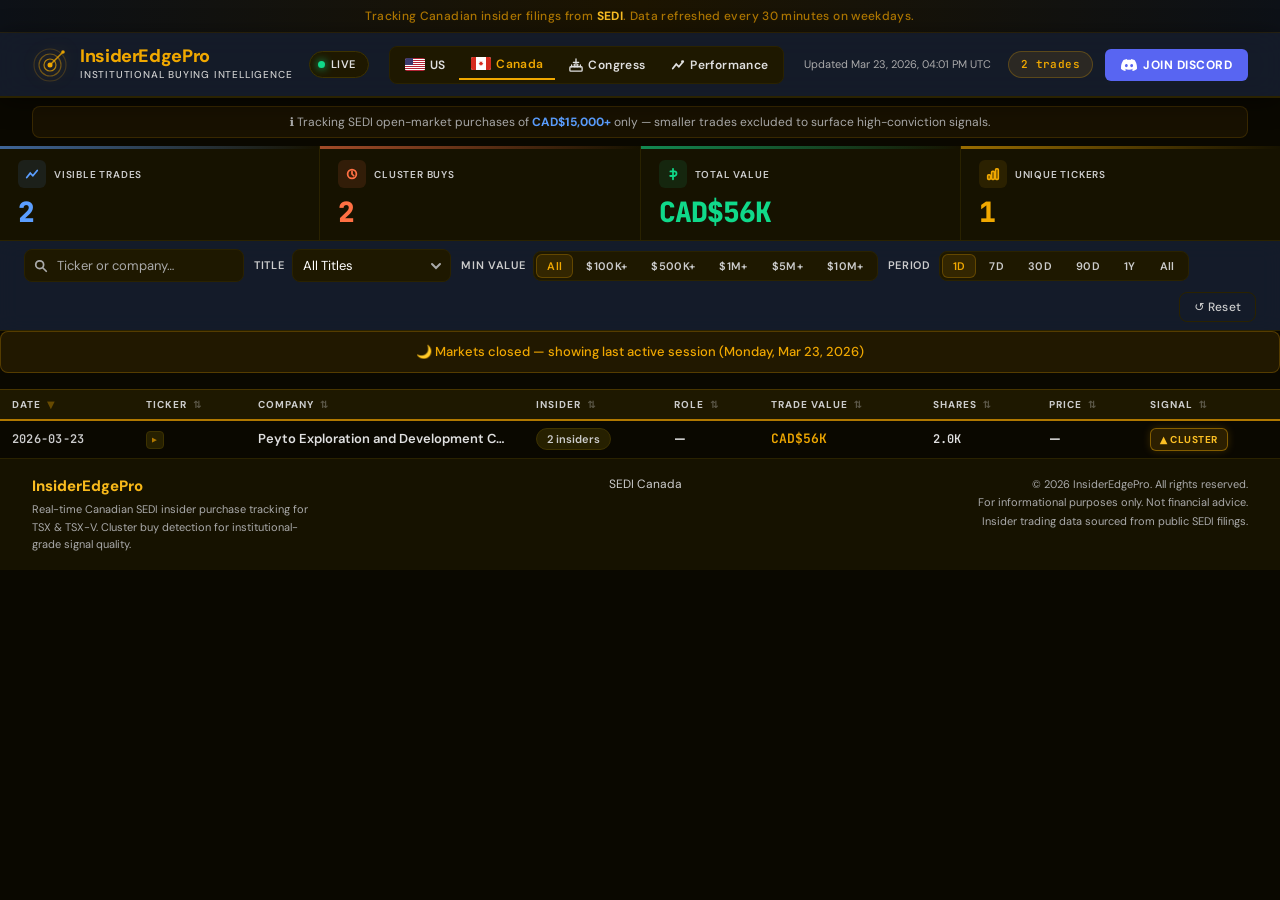
==== canada.html @ 46cd0ff3 "Add Congress page, fix all cross-page issues, bump SW to v3 - Add congress.html: congressional trade" ====
<!DOCTYPE html>
<html lang="en">
<head>
  <!-- Google tag (gtag.js) -->
  <script async src="https://www.googletagmanager.com/gtag/js?id=G-BM57ZCD9G3"></script>
  <script>
    window.dataLayer = window.dataLayer || [];
    function gtag(){dataLayer.push(arguments);}
    gtag('js', new Date());
    gtag('config', 'G-BM57ZCD9G3');
  </script>

  <meta charset="UTF-8" />
  <meta name="viewport" content="width=device-width, initial-scale=1.0" />
  <meta http-equiv="Cache-Control" content="no-cache, no-store, must-revalidate" />
  <meta http-equiv="Pragma" content="no-cache" />
  <meta http-equiv="Expires" content="0" />
  <title>Canadian Insider Trading Tracker — SEDI TSX &amp; TSX-V Filings | InsiderEdgePro</title>
  <meta name="description" content="Track real-time Canadian insider purchases from SEDI filings on TSX and TSX-V. Filter by role and trade size. Free cluster buy alerts via Discord." />
  <meta name="keywords" content="Canadian insider trading, SEDI insider tracker, TSX insider buying, TSX-V insider purchases, Canadian stock insider activity, SEDI filings tracker, cluster buy Canada, smart money Canada, Canadian insider tracker, TSX cluster buy" />
  <meta name="author" content="InsiderEdgePro" />
  <meta name="robots" content="index, follow" />
  <link rel="canonical" href="https://insideredgepro.github.io/canada.html" />
  <link rel="sitemap" type="application/xml" href="/sitemap.xml" />
  <!-- Open Graph -->
  <meta property="og:type" content="website" />
  <meta property="og:url" content="https://insideredgepro.github.io/canada.html" />
  <meta property="og:title" content="Canadian Insider Trading Tracker — SEDI TSX &amp; TSX-V Filings | InsiderEdgePro" />
  <meta property="og:description" content="Track real-time Canadian insider purchases from SEDI filings on TSX and TSX-V. Filter by role and trade size. Free cluster buy alerts via Discord." />
  <meta property="og:site_name" content="InsiderEdgePro" />
  <!-- Twitter Card -->
  <meta name="twitter:card" content="summary_large_image" />
  <meta name="twitter:title" content="Canadian Insider Trading Tracker — SEDI TSX &amp; TSX-V Filings | InsiderEdgePro" />
  <meta name="twitter:description" content="Real-time Canadian SEDI insider purchases on TSX and TSX-V. Free cluster buy detection and Discord alerts for Canadian insider buying activity." />
  <!-- JSON-LD Structured Data -->
  <script type="application/ld+json">
  {
    "@context": "https://schema.org",
    "@graph": [
      {
        "@type": "WebPage",
        "name": "Canadian Insider Trading Tracker",
        "url": "https://insideredgepro.github.io/canada.html",
        "description": "Track real-time Canadian insider purchases from SEDI filings on TSX and TSX-V. Filter by role and trade size. Free cluster buy alerts via Discord.",
        "isPartOf": { "@type": "WebSite", "name": "InsiderEdgePro", "url": "https://insideredgepro.github.io" }
      },
      {
        "@type": "FAQPage",
        "mainEntity": [
          {
            "@type": "Question",
            "name": "What is SEDI insider trading data?",
            "acceptedAnswer": {
              "@type": "Answer",
              "text": "SEDI (System for Electronic Disclosure by Insiders) is Canada's official database for insider trading filings, similar to the SEC's EDGAR in the US. Canadian corporate insiders — CEOs, CFOs, Directors, and 10%+ shareholders — must report all trades in their company's securities through SEDI. InsiderEdgePro scrapes and displays these filings in real time."
            }
          },
          {
            "@type": "Question",
            "name": "What exchanges does InsiderEdgePro track for Canada?",
            "acceptedAnswer": {
              "@type": "Answer",
              "text": "InsiderEdgePro tracks insider purchases on the Toronto Stock Exchange (TSX) and TSX Venture Exchange (TSX-V). We filter for open-market purchases of CAD$15,000 or more to surface high-conviction signals and exclude noise."
            }
          },
          {
            "@type": "Question",
            "name": "What is a cluster buy signal in Canadian markets?",
            "acceptedAnswer": {
              "@type": "Answer",
              "text": "A cluster buy occurs when two or more insiders at the same Canadian company file SEDI purchases within a 14-day window. This multi-insider conviction signal is one of the strongest indicators of potential stock outperformance on the TSX and TSX-V."
            }
          }
        ]
      }
    ]
  }
  </script>
  <link rel="preconnect" href="https://fonts.googleapis.com" />
  <link href="https://fonts.googleapis.com/css2?family=DM+Sans:wght@300;400;500;600;700;800&family=JetBrains+Mono:wght@400;500&display=swap" rel="stylesheet" />
  <link rel="stylesheet" href="style.css" />
  <style>
    /* Stat card accent colors */
    .stat-card:nth-child(1)::before { background: linear-gradient(90deg, var(--blue),   transparent); }
    .stat-card:nth-child(2)::before { background: linear-gradient(90deg, var(--orange), transparent); }
    .stat-card:nth-child(3)::before { background: linear-gradient(90deg, var(--green),  transparent); }
    .stat-card:nth-child(4)::before { background: linear-gradient(90deg, var(--gold),   transparent); }
    .stat-card::after { content: ''; position: absolute; inset: 0; opacity: 0; transition: opacity .25s; pointer-events: none; }
    .stat-card:nth-child(1)::after { background: radial-gradient(ellipse at 0% 0%, rgba(240,168,0,.07)  0%, transparent 70%); }
    .stat-card:nth-child(2)::after { background: radial-gradient(ellipse at 0% 0%, rgba(255,112,67,.07)  0%, transparent 70%); }
    .stat-card:nth-child(3)::after { background: radial-gradient(ellipse at 0% 0%, rgba(240,168,0,.07)  0%, transparent 70%); }
    .stat-card:nth-child(4)::after { background: radial-gradient(ellipse at 0% 0%, rgba(240,168,0,.07)   0%, transparent 70%); }
    .stat-card:hover::after { opacity: 1; }
    .stat-card:nth-child(1) .stat-icon { background: var(--blue-bg);   color: var(--blue);   }
    .stat-card:nth-child(2) .stat-icon { background: var(--orange-bg); color: var(--orange); }
    .stat-card:nth-child(3) .stat-icon { background: var(--green-bg);  color: var(--green);  }
    .stat-card:nth-child(4) .stat-icon { background: var(--gold-bg);   color: var(--gold);   }

    /* Header right elements */
    #trade-count {
      font-size: 11px; font-weight: 600; font-family: var(--font-mono);
      background: var(--gold-bg); border: 1px solid rgba(240,168,0,.25);
      border-radius: 20px; padding: 4px 12px; color: var(--gold); letter-spacing: .04em;
    }
    .btn-pro {
      display: inline-flex; align-items: center; gap: 6px;
      background: linear-gradient(135deg, var(--gold) 0%, #c07800 100%);
      color: #0c0d0f; font-size: 12px; font-weight: 700; letter-spacing: .04em;
      padding: 7px 16px; border-radius: 6px; border: none; cursor: pointer;
      transition: opacity .15s, transform .1s; text-transform: uppercase; white-space: nowrap;
    }
    .btn-pro:hover { opacity: .9; transform: translateY(-1px); color: #0c0d0f; }

    /* Market closed banner */
    #market-closed-banner {
      display: none; margin: 0 0 16px 0; padding: 10px 16px;
      background: rgba(240,168,0,.1); border: 1px solid rgba(240,168,0,.25);
      border-radius: 8px; color: var(--gold); font-size: 13px; font-weight: 500; text-align: center;
    }

    /* Title filter select */
    .select-wrap { position: relative; display: flex; align-items: center; }
    .select-chevron { position: absolute; right: 9px; color: var(--muted); pointer-events: none; width: 12px; height: 12px; }
    #title-filter {
      -webkit-appearance: none; appearance: none;
      background: var(--surface2); border: 1px solid var(--border);
      color: var(--text); border-radius: var(--radius); padding: 7px 30px 7px 10px;
      font-size: 13px; font-family: inherit; outline: none; cursor: pointer;
      transition: border-color .2s, box-shadow .2s;
    }
    #title-filter:focus { border-color: var(--gold); box-shadow: 0 0 0 3px var(--gold-bg); }
    #title-filter option { background: var(--surface2); color: var(--text); }

    /* Role row highlights */
    tbody tr.row-ceo { background: rgba(240,168,0,.04); }
    tbody tr.row-ceo:hover { background: rgba(240,168,0,.09); }
    tbody tr.row-vp  { background: rgba(240,168,0,.03); }
    tbody tr.row-vp:hover { background: rgba(240,168,0,.08); }
    .child-row.row-ceo { background: rgba(240,168,0,.03) !important; }
    .child-row.row-vp  { background: rgba(240,168,0,.025) !important; }

    /* Title badges */
    .badge-title { display: inline-block; border-radius: 5px; padding: 2px 8px; font-size: 10px; font-weight: 700; letter-spacing: .04em; text-transform: uppercase; white-space: nowrap; }
    .badge-title.ceo-chair { background: var(--green-bg);  color: var(--green);  border: 1px solid rgba(240,168,0,.25); }
    .badge-title.vp        { background: var(--gold-bg);   color: var(--gold);   border: 1px solid rgba(240,168,0,.25); }
    .badge-title.dir       { background: var(--blue-bg);   color: var(--blue);   border: 1px solid rgba(240,168,0,.25); }
    .badge-title.other     { background: var(--surface3);  color: var(--muted2); border: 1px solid var(--border2); }

  </style>
</head>
<body>

<div class="topbar">
  Tracking Canadian insider filings from <strong>SEDI</strong>. Data refreshed every 30 minutes on weekdays.
</div>

<!-- ================================================================== -->
<!-- HEADER                                                               -->
<!-- ================================================================== -->
<header>
  <div class="brand">
    <!-- radar SVG logo -->
    <svg class="brand-logo" viewBox="0 0 36 36" fill="none" xmlns="http://www.w3.org/2000/svg" aria-hidden="true">
      <circle cx="18" cy="18" r="16" stroke="currentColor" stroke-width="1.2" opacity=".2"/>
      <circle cx="18" cy="18" r="11" stroke="currentColor" stroke-width="1.2" opacity=".4"/>
      <circle cx="18" cy="18" r="6"  stroke="currentColor" stroke-width="1.2" opacity=".7"/>
      <circle cx="18" cy="18" r="2.5" fill="currentColor"/>
      <line x1="18" y1="18" x2="31" y2="5" stroke="currentColor" stroke-width="1.5" stroke-linecap="round" opacity=".8"/>
      <circle cx="31" cy="5" r="1.8" fill="currentColor" opacity=".9"/>
    </svg>
    <div class="brand-text">
      <a href="index.html" class="brand-name" style="-webkit-text-fill-color:unset;background:unset;color:var(--gold);text-decoration:none">InsiderEdgePro</a>
      <div class="brand-tagline">Institutional Buying Intelligence</div>
    </div>
  </div>

  <div class="header-center">
    <div class="live-pill">
      <span class="live-dot" id="refresh-dot"></span>
      LIVE
    </div>
    <div class="market-nav">
      <a href="index.html" class="market-nav-btn">
        <svg viewBox="0 0 20 13" width="20" height="13" style="border-radius:2px;flex-shrink:0" xmlns="http://www.w3.org/2000/svg">
          <rect width="20" height="13" fill="#B22234"/>
          <rect y="1" width="20" height="1" fill="#fff"/><rect y="3" width="20" height="1" fill="#fff"/>
          <rect y="5" width="20" height="1" fill="#fff"/><rect y="7" width="20" height="1" fill="#fff"/>
          <rect y="9" width="20" height="1" fill="#fff"/><rect y="11" width="20" height="1" fill="#fff"/>
          <rect width="8" height="7" fill="#3C3B6E"/>
        </svg>
        <span class="nav-label">US</span>
      </a>
      <a class="market-nav-btn active">
        <svg viewBox="0 0 20 13" width="20" height="13" style="border-radius:2px;flex-shrink:0" xmlns="http://www.w3.org/2000/svg">
          <rect width="20" height="13" fill="#fff"/>
          <rect width="5" height="13" fill="#D52B1E"/>
          <rect x="15" width="5" height="13" fill="#D52B1E"/>
          <path transform="translate(10,6.5) scale(0.85)" fill="#D52B1E" d="M0-3.5 .5-1.5 2-2.5 1.2-.8 3 0 1.5.5 2 2 .8 1.5 0 3-.8 1.5-2 2-1.5.5-3 0-1.2-.8-2-2.5-.5-1.5Z"/>
        </svg>
        <span class="nav-label">Canada</span>
      </a>
      <a href="congress.html" class="market-nav-btn">
        <svg viewBox="0 0 16 16" width="14" height="14" fill="none" stroke="currentColor" stroke-width="1.5" stroke-linecap="round" style="flex-shrink:0">
          <rect x="1" y="10" width="14" height="5" rx="1"/>
          <path d="M3 10V8M6 10V7M8 10V5M10 10V7M13 10V8"/>
          <path d="M5 5h6M8 1v4"/>
        </svg>
        <span class="nav-label">Congress</span>
      </a>
      <a href="performance.html" class="market-nav-btn">
        <svg viewBox="0 0 16 16" width="14" height="14" fill="none" stroke="currentColor" stroke-width="2" stroke-linecap="round" style="flex-shrink:0">
          <path d="M2 12L6 7l3 3 5-6"/><circle cx="13" cy="4" r="1.5" fill="currentColor" stroke="none"/>
        </svg>
        <span class="nav-label">Performance</span>
      </a>
    </div>
    <span id="last-updated">Loading…</span>
  </div>

  <div class="header-right">
    <span id="trade-count">— trades</span>
    <a href="https://discord.gg/k6Q5rtEPe" target="_blank" rel="noopener noreferrer" class="btn-discord">
      <svg width="16" height="16" viewBox="0 0 127.14 96.36" fill="currentColor" aria-hidden="true">
        <path d="M107.7,8.07A105.15,105.15,0,0,0,81.47,0a72.06,72.06,0,0,0-3.36,6.83A97.68,97.68,0,0,0,49,6.83,72.37,72.37,0,0,0,45.64,0,105.89,105.89,0,0,0,19.39,8.09C2.79,32.65-1.71,56.6.54,80.21h0A105.73,105.73,0,0,0,32.71,96.36,77.7,77.7,0,0,0,39.6,85.25a68.42,68.42,0,0,1-10.85-5.18c.91-.66,1.8-1.34,2.66-2a75.57,75.57,0,0,0,64.32,0c.87.71,1.76,1.39,2.66,2a68.68,68.68,0,0,1-10.87,5.19,77,77,0,0,0,6.89,11.1A105.25,105.25,0,0,0,126.6,80.22h0C129.24,52.84,122.09,29.11,107.7,8.07ZM42.45,65.69C36.18,65.69,31,60,31,53s5-12.74,11.43-12.74S54,46,53.89,53,48.84,65.69,42.45,65.69Zm42.24,0C78.41,65.69,73.25,60,73.25,53s5-12.74,11.44-12.74S96.23,46,96.12,53,91.08,65.69,84.69,65.69Z"/>
      </svg>
      <span>Join Discord</span>
    </a>
  </div>
</header>

<div class="gold-rule"></div>

<div class="data-note">
  ℹ️ Tracking SEDI open-market purchases of <strong>CAD$15,000+</strong> only — smaller trades excluded to surface high-conviction signals.
</div>

<!-- ================================================================== -->
<!-- ERROR BANNER                                                         -->
<!-- ================================================================== -->
<div id="error-banner"></div>

<!-- ================================================================== -->
<!-- STATS                                                                -->
<!-- ================================================================== -->
<div class="stats" id="stats-bar">

  <div class="stat-card">
    <div class="stat-header">
      <div class="stat-icon">
        <svg viewBox="0 0 16 16" fill="none" stroke="currentColor" stroke-width="2" stroke-linecap="round">
          <path d="M2 12L6 7l3 3 5-6"/>
        </svg>
      </div>
      <div class="stat-label">Visible Trades</div>
    </div>
    <div class="stat-value accent" id="stat-visible">—</div>
  </div>

  <div class="stat-card">
    <div class="stat-header">
      <div class="stat-icon">
        <svg viewBox="0 0 16 16" fill="none" stroke="currentColor" stroke-width="2" stroke-linecap="round">
          <circle cx="8" cy="8" r="5"/>
          <path d="M8 5v3l2 2"/>
        </svg>
      </div>
      <div class="stat-label">Cluster Buys</div>
    </div>
    <div class="stat-value orange" id="stat-clusters">—</div>
  </div>

  <div class="stat-card">
    <div class="stat-header">
      <div class="stat-icon">
        <svg viewBox="0 0 16 16" fill="none" stroke="currentColor" stroke-width="2" stroke-linecap="round">
          <line x1="8" y1="2" x2="8" y2="14"/>
          <path d="M5 5h4.5a2.5 2.5 0 010 5H5"/>
          <path d="M5 10h5"/>
        </svg>
      </div>
      <div class="stat-label">Total Value</div>
    </div>
    <div class="stat-value green" id="stat-total-value">—</div>
  </div>

  <div class="stat-card">
    <div class="stat-header">
      <div class="stat-icon">
        <svg viewBox="0 0 16 16" fill="none" stroke="currentColor" stroke-width="2" stroke-linecap="round">
          <rect x="2" y="9" width="3" height="5" rx="1"/>
          <rect x="6.5" y="5" width="3" height="9" rx="1"/>
          <rect x="11" y="2" width="3" height="12" rx="1"/>
        </svg>
      </div>
      <div class="stat-label">Unique Tickers</div>
    </div>
    <div class="stat-value gold" id="stat-tickers">—</div>
  </div>

</div>

<!-- ================================================================== -->
<!-- FILTERS                                                              -->
<!-- ================================================================== -->
<div class="filters-wrap">

  <div class="filter-group">
    <div class="search-wrap">
      <svg class="search-icon" viewBox="0 0 16 16" fill="none" stroke="currentColor" stroke-width="2" stroke-linecap="round">
        <circle cx="6.5" cy="6.5" r="4.5"/>
        <line x1="10" y1="10" x2="14" y2="14"/>
      </svg>
      <input type="text" id="search-input" placeholder="Ticker or company…" />
    </div>
  </div>

  <div class="filter-group">
    <span class="filter-label">Title</span>
    <div class="select-wrap">
      <select id="title-filter">
        <option value="all">All Titles</option>
        <option value="ceo">CEO / President</option>
        <option value="director">Director / Chairman</option>
        <option value="vp">VP / SVP / EVP</option>
        <option value="cfo">CFO</option>
        <option value="other">Other</option>
      </select>
      <svg class="select-chevron" viewBox="0 0 12 12" fill="none" stroke="currentColor" stroke-width="2" stroke-linecap="round">
        <path d="M2 4l4 4 4-4"/>
      </svg>
    </div>
  </div>

  <div class="filter-group">
    <span class="filter-label">Min Value</span>
    <div class="date-range-group" id="min-value-group">
      <button class="btn-range active" data-minval="0">All</button>
      <button class="btn-range" data-minval="100000">$100K+</button>
      <button class="btn-range" data-minval="500000">$500K+</button>
      <button class="btn-range" data-minval="1000000">$1M+</button>
      <button class="btn-range" data-minval="5000000">$5M+</button>
      <button class="btn-range" data-minval="10000000">$10M+</button>
    </div>
  </div>

  <div class="filter-group">
    <span class="filter-label">Period</span>
    <div class="date-range-group" id="date-range-group">
      <button class="btn-range active" data-range="1">1D</button>
      <button class="btn-range" data-range="7">7D</button>
      <button class="btn-range" data-range="30">30D</button>
      <button class="btn-range" data-range="90">90D</button>
      <button class="btn-range" data-range="365">1Y</button>
      <button class="btn-range" data-range="all">All</button>
    </div>
  </div>

  <button class="btn-reset" id="btn-reset">↺ Reset</button>
</div>

<!-- ================================================================== -->
<!-- TABLE                                                                -->
<!-- ================================================================== -->
<div class="table-section">

  <div id="no-results">
    <svg class="no-results-icon" viewBox="0 0 48 48" fill="none" stroke="currentColor" stroke-width="1.5" stroke-linecap="round">
      <circle cx="20" cy="20" r="14"/>
      <line x1="30" y1="30" x2="42" y2="42"/>
      <line x1="14" y1="20" x2="26" y2="20"/>
    </svg>
    <p>No trades match your filters.</p>
  </div>

  <div id="market-closed-banner"></div>

  <div class="table-scroll">
    <table id="trades-table">
      <thead>
        <tr>
          <th data-col="filing_date">Date<i class="sort-arrow"></i></th>
          <th data-col="ticker">Ticker<i class="sort-arrow"></i></th>
          <th data-col="company">Company<i class="sort-arrow"></i></th>
          <th data-col="insider_name">Insider<i class="sort-arrow"></i></th>
          <th data-col="title">Role<i class="sort-arrow"></i></th>
          <th data-col="value">Trade Value<i class="sort-arrow"></i></th>
          <th data-col="qty">Shares<i class="sort-arrow"></i></th>
          <th data-col="price">Price<i class="sort-arrow"></i></th>
          <th data-col="cluster_buy">Signal<i class="sort-arrow"></i></th>
        </tr>
      </thead>
      <tbody id="table-body">
        <tr class="skeleton-row"><td colspan="9"><div class="skeleton-cell" style="width:100%"></div></td></tr>
        <tr class="skeleton-row"><td colspan="9"><div class="skeleton-cell" style="width:92%"></div></td></tr>
        <tr class="skeleton-row"><td colspan="9"><div class="skeleton-cell" style="width:96%"></div></td></tr>
        <tr class="skeleton-row"><td colspan="9"><div class="skeleton-cell" style="width:85%"></div></td></tr>
        <tr class="skeleton-row"><td colspan="9"><div class="skeleton-cell" style="width:90%"></div></td></tr>
        <tr class="skeleton-row"><td colspan="9"><div class="skeleton-cell" style="width:78%"></div></td></tr>
      </tbody>
    </table>
  </div>
</div>

<!-- ================================================================== */
<!-- FOOTER                                                               -->
<!-- ================================================================== -->
<footer>
  <div class="footer-brand">
    <div class="brand-name-sm">InsiderEdgePro</div>
    <p>Real-time Canadian SEDI insider purchase tracking for TSX &amp; TSX-V. Cluster buy detection for institutional-grade signal quality.</p>
  </div>

  <div class="footer-links">
    <a href="https://www.sedi.ca" target="_blank" rel="noopener">SEDI Canada</a>
  </div>

  <div class="footer-legal">
    &copy; 2026 InsiderEdgePro. All rights reserved.<br/>
    <span style="color:var(--muted)">For informational purposes only. Not financial advice.<br/>
    Insider trading data sourced from public SEDI filings.</span>
  </div>
</footer>

<!-- ================================================================== -->
<!-- JAVASCRIPT — logic unchanged, only presentation updated             -->
<!-- ================================================================== -->
<script>
(function () {
  'use strict';

  /* ------------------------------------------------------------------ */
  /* State                                                                */
  /* ------------------------------------------------------------------ */
  const DATA_URL = 'data/canada_latest.json';
  const REFRESH_INTERVAL_MS = 30 * 60 * 1000;


  let allTrades       = [];
  let sortCol         = 'filing_date';
  let sortDir         = 'desc';
  let expandedTickers = new Set();
  let dateRange       = '1';
  let minValue        = 0;

  /* ------------------------------------------------------------------ */
  /* DOM refs                                                              */
  /* ------------------------------------------------------------------ */
  const lastUpdatedEl  = document.getElementById('last-updated');
  const tradeCountEl   = document.getElementById('trade-count');
  const refreshDotEl   = document.getElementById('refresh-dot');
  const errorBannerEl  = document.getElementById('error-banner');
  const tableBodyEl    = document.getElementById('table-body');
  const noResultsEl      = document.getElementById('no-results');
  const marketBannerEl   = document.getElementById('market-closed-banner');
  const searchInputEl  = document.getElementById('search-input');
  const titleFilterEl  = document.getElementById('title-filter');
  const btnReset         = document.getElementById('btn-reset');
  const tableEl          = document.getElementById('trades-table');
  const dateRangeGroupEl = document.getElementById('date-range-group');
  const minValueGroupEl  = document.getElementById('min-value-group');

  const statVisible    = document.getElementById('stat-visible');
  const statClusters   = document.getElementById('stat-clusters');
  const statTotalValue = document.getElementById('stat-total-value');
  const statTickers    = document.getElementById('stat-tickers');

  /* ------------------------------------------------------------------ */
  /* Utilities                                                             */
  /* ------------------------------------------------------------------ */
  function parseNumber(v) {
    if (v === null || v === undefined || v === '') return 0;
    const s = String(v).replace(/[$,\s%+]/g, '');
    const n = parseFloat(s);
    return isNaN(n) ? 0 : n;
  }

  function formatCurrency(n) {
    const sym = 'CAD$';
    if (n === 0) return '—';
    if (n >= 1_000_000_000) return sym + (n / 1_000_000_000).toFixed(2) + 'B';
    if (n >= 1_000_000)     return sym + (n / 1_000_000).toFixed(1) + 'M';
    if (n >= 1_000)         return sym + (n / 1_000).toFixed(0) + 'K';
    return sym + n.toFixed(0);
  }

  function formatShares(n) {
    if (n === 0) return '—';
    if (n >= 1_000_000) return (n / 1_000_000).toFixed(2) + 'M';
    if (n >= 1_000)     return (n / 1_000).toFixed(1) + 'K';
    return n.toLocaleString();
  }

  /* ------------------------------------------------------------------ */
  /* Title classification                                                  */
  /* ------------------------------------------------------------------ */
  function classifyTitle(title) {
    const t = (title || '').toLowerCase();
    if (/\b(ceo|chief executive|president|pres)\b/.test(t))                return 'ceo';
    if (/\b(chair(man|woman)?|director|dir|board|cob)\b/.test(t))          return 'director';
    if (/\b(cfo|chief financial)\b/.test(t))                               return 'cfo';
    if (/\b([se]vp|svp|evp|vp|vice president)\b/.test(t))                 return 'vp';
    return 'other';
  }

  function titleBadge(title) {
    const cls = classifyTitle(title);
    const cssClasses = { ceo: 'ceo-chair', director: 'dir', cfo: 'vp', vp: 'vp', other: 'other' };
    const display = title.length > 22 ? title.substring(0, 22) + '…' : title;
    return `<span class="badge-title ${cssClasses[cls]}" title="${escHtml(title)}">${escHtml(display)}</span>`;
  }

  function escHtml(str) {
    return String(str)
      .replace(/&/g, '&amp;').replace(/</g, '&lt;')
      .replace(/>/g, '&gt;').replace(/"/g, '&quot;');
  }

  /* ------------------------------------------------------------------ */
  /* Row classification                                                    */
  /* ------------------------------------------------------------------ */
  function rowClass(trade) {
    const cls = classifyTitle(trade.title || '');
    if (cls === 'ceo' || cls === 'director') return 'row-ceo';
    if (cls === 'vp' || cls === 'cfo')       return 'row-vp';
    return '';
  }

  /* ------------------------------------------------------------------ */
  /* Filtering                                                             */
  /* ------------------------------------------------------------------ */
  function getFilters() {
    return {
      search:    searchInputEl.value.trim().toLowerCase(),
      title:     titleFilterEl.value,
      minValue:  minValue,
      dateRange: dateRange,
    };
  }

  function applyFilters(trades) {
    const { search, title, minValue, dateRange } = getFilters();
    let cutoff = null;
    if (dateRange !== 'all' && !search) {
      const d = new Date();
      d.setDate(d.getDate() - parseInt(dateRange, 10));
      cutoff = d.toISOString().slice(0, 10);
    }
    return trades.filter(t => {
      if (parseNumber(t.value) < minValue) return false;
      if (title !== 'all' && classifyTitle(t.title) !== title) return false;
      if (cutoff && (t.filing_date || '') < cutoff) return false;
      if (search) {
        const hay = ((t.ticker || '') + ' ' + (t.company || '') + ' ' + (t.insider_name || '')).toLowerCase();
        if (!hay.includes(search)) return false;
      }
      return true;
    });
  }

  /* ------------------------------------------------------------------ */
  /* Sorting                                                               */
  /* ------------------------------------------------------------------ */
  function sortTrades(trades) {
    return [...trades].sort((a, b) => {
      let av = a[sortCol], bv = b[sortCol];
      if (['value','qty','price'].includes(sortCol)) { av = parseNumber(av); bv = parseNumber(bv); }
      if (sortCol === 'cluster_buy') { av = av ? 1 : 0; bv = bv ? 1 : 0; }
      if (av < bv) return sortDir === 'asc' ? -1 : 1;
      if (av > bv) return sortDir === 'asc' ? 1 : -1;
      if (sortCol === 'filing_date') {
        const at = String(a.filing_time || ''), bt = String(b.filing_time || '');
        if (at < bt) return sortDir === 'asc' ? -1 : 1;
        if (at > bt) return sortDir === 'asc' ? 1 : -1;
      }
      return 0;
    });
  }

  /* ------------------------------------------------------------------ */
  /* Group helpers                                                         */
  /* ------------------------------------------------------------------ */
  function getSortVal(trades) {
    if (['value','qty','price'].includes(sortCol))
      return trades.reduce((s, t) => s + parseNumber(t[sortCol]), 0);
    if (sortCol === 'cluster_buy')
      return trades.some(t => t.cluster_buy) ? 1 : 0;
    if (sortCol === 'filing_date')
      return trades.reduce((best, t) => {
        const v = String(t.filing_date || '') + ' ' + String(t.filing_time || '');
        return v > best ? v : best;
      }, '');
    return trades.reduce((best, t) => { const v = String(t[sortCol]||''); return v>best?v:best; }, '');
  }

  function bestRowClass(trades) {
    const cs = trades.map(t => rowClass(t));
    if (cs.includes('row-ceo')) return 'row-ceo';
    if (cs.includes('row-vp'))  return 'row-vp';
    return '';
  }

  /* ------------------------------------------------------------------ */
  /* Render                                                                */
  /* ------------------------------------------------------------------ */
  function renderTable() {
    const filtered = applyFilters(allTrades);
    marketBannerEl.style.display = 'none';

    let displayTrades = filtered;

    if (filtered.length === 0) {
      // If 1D is empty (weekend/holiday), auto-show last active day
      if (dateRange === '1' && allTrades.length > 0) {
        const lastDate = allTrades.reduce((max, t) => t.filing_date > max ? t.filing_date : max, '');
        const lastDayTrades = allTrades.filter(t => t.filing_date === lastDate);
        if (lastDayTrades.length > 0) {
          const d = new Date(lastDate + 'T00:00:00');
          const label = d.toLocaleDateString('en-US', { weekday: 'long', month: 'short', day: 'numeric', year: 'numeric' });
          marketBannerEl.textContent = '🌙  Markets closed — showing last active session (' + label + ')';
          marketBannerEl.style.display = 'block';
          noResultsEl.style.display = 'none';
          displayTrades = lastDayTrades;
        }
      }
      if (displayTrades === filtered) {
        tableBodyEl.innerHTML = '';
        noResultsEl.style.display = 'block';
        tradeCountEl.textContent = '0 trades';
        statVisible.textContent = '0'; statClusters.textContent = '0';
        statTotalValue.textContent = '—'; statTickers.textContent = '0';
        return;
      }
    } else {
      noResultsEl.style.display = 'none';
    }

    const totalValue    = displayTrades.reduce((s, t) => s + parseNumber(t.value), 0);
    const clusterCount  = displayTrades.filter(t => t.cluster_buy).length;
    const uniqueTickers = new Set(displayTrades.map(t => t.ticker)).size;

    statVisible.textContent    = displayTrades.length.toLocaleString();
    tradeCountEl.textContent   = displayTrades.length.toLocaleString() + ' trades';
    statClusters.textContent   = clusterCount.toLocaleString();
    statTotalValue.textContent = formatCurrency(totalValue);
    statTickers.textContent    = uniqueTickers.toLocaleString();

    renderRows(displayTrades);
  }

  function renderRows(trades) {
    // Group by ticker
    const groupMap = new Map();
    trades.forEach(t => {
      if (!groupMap.has(t.ticker)) groupMap.set(t.ticker, []);
      groupMap.get(t.ticker).push(t);
    });

    let groups = Array.from(groupMap.values()).map(trades => ({
      ticker:     trades[0].ticker,
      company:    trades[0].company,
      totalValue: trades.reduce((s, t) => s + parseNumber(t.value), 0),
      totalQty:   trades.reduce((s, t) => s + parseNumber(t.qty), 0),
      clusterBuy: trades.some(t => t.cluster_buy),
      count:      trades.length,
      trades:     sortTrades(trades),
      sortVal:    getSortVal(trades),
    }));

    groups.sort((a, b) => {
      if (a.sortVal < b.sortVal) return sortDir === 'asc' ? -1 : 1;
      if (a.sortVal > b.sortVal) return sortDir === 'asc' ? 1 : -1;
      return 0;
    });

    const clusterBadgeHTML = '<span class="badge-cluster">&#9650; Cluster</span>';
    const rows = [];

    groups.forEach(g => {
      const isExpanded   = expandedTickers.has(g.ticker);
      const multi        = g.count > 1;
      const rc           = bestRowClass(g.trades);
      const clusterBadge = g.clusterBuy ? clusterBadgeHTML : '';

      if (multi) {
        const latestTrade = g.trades.reduce((m, t) => (t.filing_date > m.filing_date ? t : m), g.trades[0]);
        const latestDate = latestTrade.filing_date || '';
        const arrow = isExpanded ? '&#9660;' : '&#9654;';
        rows.push(`<tr class="group-row ${rc}" data-ticker="${escHtml(g.ticker)}" style="cursor:pointer">
          <td class="td-date">${escHtml(latestDate)}</td>
          <td class="td-ticker"><span class="expand-arrow">${arrow}</span>${escHtml(g.ticker)}</td>
          <td class="td-company" title="${escHtml(g.company)}">${escHtml(g.company)}</td>
          <td><span class="group-insiders">${g.count} insiders</span></td>
          <td>—</td>
          <td class="td-value">${formatCurrency(g.totalValue)}</td>
          <td class="td-num">${formatShares(g.totalQty)}</td>
          <td>—</td>
          <td>${clusterBadge}</td>
        </tr>`);

        if (isExpanded) {
          g.trades.forEach(t => {
            const val   = parseNumber(t.value);
            const qty   = parseNumber(t.qty);
            const price = parseNumber(t.price);
            const trc   = rowClass(t);
            rows.push(`<tr class="child-row ${trc}">
              <td class="td-date">${escHtml(t.filing_date || '—')}</td>
              <td class="td-ticker">&nbsp;&nbsp;${escHtml(t.ticker || '—')}</td>
              <td class="td-company" title="${escHtml(t.company || '')}">${escHtml(t.company || '—')}</td>
              <td>${escHtml(t.insider_name || '—')}</td>
              <td>${titleBadge(t.title || 'Unknown')}</td>
              <td class="td-value">${formatCurrency(val)}</td>
              <td class="td-num">${formatShares(qty)}</td>
              <td class="td-num">${price > 0 ? '$' + price.toFixed(2) : '—'}</td>
              <td>${t.cluster_buy ? clusterBadgeHTML : ''}</td>
            </tr>`);
          });
        }
      } else {
        const t     = g.trades[0];
        const val   = parseNumber(t.value);
        const qty   = parseNumber(t.qty);
        const price = parseNumber(t.price);
        rows.push(`<tr class="${rc}">
          <td class="td-date">${escHtml(t.filing_date || '—')}</td>
          <td class="td-ticker">${escHtml(t.ticker || '—')}</td>
          <td class="td-company" title="${escHtml(t.company || '')}">${escHtml(t.company || '—')}</td>
          <td>${escHtml(t.insider_name || '—')}</td>
          <td>${titleBadge(t.title || 'Unknown')}</td>
          <td class="td-value">${formatCurrency(val)}</td>
          <td class="td-num">${formatShares(qty)}</td>
          <td class="td-num">${price > 0 ? '$' + price.toFixed(2) : '—'}</td>
          <td>${t.cluster_buy ? clusterBadgeHTML : ''}</td>
        </tr>`);
      }
    });

    tableBodyEl.innerHTML = rows.join('');

    tableBodyEl.querySelectorAll('tr.group-row').forEach(row => {
      row.addEventListener('click', () => {
        const ticker = row.dataset.ticker;
        if (expandedTickers.has(ticker)) expandedTickers.delete(ticker);
        else expandedTickers.add(ticker);
        renderTable();
      });
    });
  }

  /* ------------------------------------------------------------------ */
  /* Sort header clicks                                                    */
  /* ------------------------------------------------------------------ */
  tableEl.querySelectorAll('th[data-col]').forEach(th => {
    th.addEventListener('click', () => {
      const col = th.dataset.col;
      if (col === sortCol) sortDir = sortDir === 'asc' ? 'desc' : 'asc';
      else { sortCol = col; sortDir = 'desc'; }
      tableEl.querySelectorAll('th').forEach(h => h.classList.remove('sort-asc', 'sort-desc'));
      th.classList.add(sortDir === 'asc' ? 'sort-asc' : 'sort-desc');
      renderTable();
    });
  });

  (function () {
    const initTh = tableEl.querySelector(`th[data-col="${sortCol}"]`);
    if (initTh) initTh.classList.add('sort-desc');
  })();

  /* ------------------------------------------------------------------ */
  /* Filter events                                                         */
  /* ------------------------------------------------------------------ */
  function debounce(fn, ms) { let t; return (...a) => { clearTimeout(t); t = setTimeout(() => fn(...a), ms); }; }
  searchInputEl.addEventListener('input', debounce(() => renderTable(), 250));
  titleFilterEl.addEventListener('change', () => renderTable());
  dateRangeGroupEl.querySelectorAll('.btn-range').forEach(btn => {
    btn.addEventListener('click', () => {
      dateRange = btn.dataset.range;
      dateRangeGroupEl.querySelectorAll('.btn-range').forEach(b => b.classList.remove('active'));
      btn.classList.add('active');
      renderTable();
    });
  });

  minValueGroupEl.querySelectorAll('.btn-range').forEach(btn => {
    btn.addEventListener('click', () => {
      minValue = parseInt(btn.dataset.minval, 10);
      minValueGroupEl.querySelectorAll('.btn-range').forEach(b => b.classList.remove('active'));
      btn.classList.add('active');
      renderTable();
    });
  });

  btnReset.addEventListener('click', () => {
    searchInputEl.value = '';
    titleFilterEl.value = 'all';
    dateRange           = '1';
    minValue            = 0;
    dateRangeGroupEl.querySelectorAll('.btn-range').forEach(b => {
      b.classList.toggle('active', b.dataset.range === '1');
    });
    minValueGroupEl.querySelectorAll('.btn-range').forEach(b => {
      b.classList.toggle('active', b.dataset.minval === '0');
    });
    renderTable();
  });

  /* ------------------------------------------------------------------ */
  /* Data fetching                                                         */
  /* ------------------------------------------------------------------ */
  function showError(msg) {
    errorBannerEl.textContent = msg;
    errorBannerEl.style.display = 'block';
  }
  function hideError() { errorBannerEl.style.display = 'none'; }

  function setLoading(on) {
    if (on) refreshDotEl.classList.add('loading');
    else    refreshDotEl.classList.remove('loading');
  }

  function formatTimestamp(isoStr) {
    if (!isoStr) return '';
    try {
      const d = new Date(isoStr);
      return 'Updated ' + d.toLocaleString(undefined, {
        month: 'short', day: 'numeric', year: 'numeric',
        hour: '2-digit', minute: '2-digit', timeZoneName: 'short',
      });
    } catch { return isoStr; }
  }

  async function fetchData() {
    setLoading(true);
    try {
      const resp = await fetch(DATA_URL + '?_=' + Date.now());
      if (!resp.ok) throw new Error(`HTTP ${resp.status}: ${resp.statusText}`);
      const json = await resp.json();

      allTrades = json.trades || [];
      lastUpdatedEl.textContent = formatTimestamp(json.last_updated);

      hideError();
      renderTable();
    } catch (err) {
      showError('Could not load Canadian data: ' + err.message + '. Run the scraper to populate data.');
      if (allTrades.length === 0) {
        tableBodyEl.innerHTML = `
          <tr><td colspan="9" style="text-align:center;padding:60px;color:var(--muted)">
            No data available. Run the scraper first.
          </td></tr>`;
      }
    } finally {
      setLoading(false);
    }
  }

  /* ------------------------------------------------------------------ */
  /* Bootstrap                                                             */
  /* ------------------------------------------------------------------ */
  fetchData();
  setInterval(fetchData, REFRESH_INTERVAL_MS);
})();
</script>

<script>
  if ('serviceWorker' in navigator) {
    navigator.serviceWorker.register('/sw.js')
      .then(() => console.log('[SW] Registered'))
      .catch(err => console.warn('[SW] Registration failed:', err));
  }
</script>

</body>
</html>
---- style.css ----
/* ================================================================== */
/* RESET & TOKENS                                                       */
/* ================================================================== */
*, *::before, *::after { box-sizing: border-box; margin: 0; padding: 0; }

:root {
  --bg:            #0a0800;
  --bg2:           #100d00;
  --surface:       #161200;
  --surface2:      #1e1800;
  --surface3:      #262000;
  --border:        #2a2200;
  --border2:       #3d3200;
  --gold:          #F0A800;
  --gold-bright:   #FBBF24;
  --gold-dim:      #B07800;
  --gold-bg:       rgba(240,168,0,.1);
  --gold-glow:     rgba(240,168,0,.28);
  --text:          #ffffff;
  --text2:         #e0e0e0;
  --muted:         #aaaaaa;
  --muted2:        #cccccc;
  --green:         #10d98a;
  --green-dim:     #0a9c64;
  --green-bg:      rgba(16,217,138,.1);
  --red:           #ef4444;
  --red-bg:        rgba(239,68,68,.1);
  --blue:          #5b9eff;
  --blue-bg:       rgba(91,158,255,.1);
  --orange:        #ff7043;
  --orange-bg:     rgba(255,112,67,.12);
  --purple:        #a57cff;
  --purple-bg:     rgba(165,124,255,.1);
  --radius:        8px;
  --radius-lg:     12px;
  --shadow:        0 8px 40px rgba(0,0,0,.7);
  --shadow-sm:     0 2px 10px rgba(0,0,0,.45);
  --font-mono:     'JetBrains Mono', 'Fira Code', 'Cascadia Code', monospace;
}

html { scroll-behavior: smooth; }

body {
  background: var(--bg);
  color: var(--text);
  font-family: 'DM Sans', system-ui, -apple-system, sans-serif;
  font-size: 14px;
  line-height: 1.5;
  min-height: 100vh;
  -webkit-font-smoothing: antialiased;
}

::-webkit-scrollbar { width: 6px; height: 6px; }
::-webkit-scrollbar-track { background: var(--bg); }
::-webkit-scrollbar-thumb { background: var(--gold-dim); border-radius: 3px; }
::-webkit-scrollbar-thumb:hover { background: var(--gold); }

a { color: var(--gold); text-decoration: none; }
a:hover { color: var(--gold-bright); }

/* ================================================================== */
/* TOPBAR                                                               */
/* ================================================================== */
.topbar {
  background: linear-gradient(90deg, #0d1117 0%, #1c1400 50%, #0d1117 100%);
  text-align: center;
  padding: 7px 24px;
  font-size: 12px;
  font-weight: 500;
  color: var(--gold-dim);
  letter-spacing: .03em;
  border-bottom: 1px solid rgba(240,168,0,.12);
}
.topbar strong { color: var(--gold-bright); }

/* ================================================================== */
/* HEADER                                                               */
/* ================================================================== */
header {
  background: rgba(22,30,46,.88);
  backdrop-filter: blur(14px);
  -webkit-backdrop-filter: blur(14px);
  border-bottom: 1px solid var(--border);
  padding: 0 32px;
  display: flex;
  align-items: center;
  justify-content: space-between;
  gap: 16px;
  position: sticky;
  top: 0;
  z-index: 200;
  height: 64px;
  box-shadow: 0 1px 0 var(--border), 0 4px 24px rgba(0,0,0,.5);
}

.brand { display: flex; align-items: center; gap: 12px; flex-shrink: 0; }
.brand-logo { width: 36px; height: 36px; color: var(--gold) !important; flex-shrink: 0; filter: drop-shadow(0 0 8px var(--gold-glow)); }
.brand-text { display: flex; flex-direction: column; gap: 1px; }
.brand-name {
  font-size: 18px; font-weight: 800; letter-spacing: -.02em;
  background: linear-gradient(135deg, #fff5c0 0%, var(--gold-bright) 30%, var(--gold) 65%, #8a5a00 100%);
  -webkit-background-clip: text; -webkit-text-fill-color: transparent;
  background-clip: text; line-height: 1.1;
}
.brand-tagline { font-size: 10px; font-weight: 500; color: var(--muted2); letter-spacing: .08em; text-transform: uppercase; }

.header-center { display: flex; align-items: center; gap: 20px; flex: 1; justify-content: center; }
.header-right  { display: flex; align-items: center; gap: 12px; flex-shrink: 0; }

.live-pill {
  display: flex; align-items: center; gap: 6px;
  background: var(--surface2); border: 1px solid var(--border2);
  border-radius: 20px; padding: 4px 12px 4px 8px;
  font-size: 11px; font-weight: 600; color: var(--text2); letter-spacing: .04em;
}
.live-dot {
  width: 7px; height: 7px; border-radius: 50%;
  background: var(--green); box-shadow: 0 0 8px var(--green); flex-shrink: 0;
}
.live-dot.loading { background: var(--gold); box-shadow: 0 0 8px var(--gold); animation: pulse 1.2s ease-in-out infinite; }

@keyframes pulse {
  0%, 100% { opacity: 1; transform: scale(1); }
  50%       { opacity: .4; transform: scale(.85); }
}

#last-updated { font-size: 11px; color: var(--muted); display: none; }
@media (min-width: 900px) { #last-updated { display: block; } }

.market-nav {
  display: inline-flex; align-items: center;
  background: var(--surface2); border: 1px solid var(--border);
  border-radius: 8px; padding: 3px; gap: 2px;
}
.market-nav-btn {
  display: inline-flex; align-items: center; gap: 5px;
  padding: 5px 12px; border-radius: 6px; border: none;
  background: transparent; color: var(--text2);
  font-size: 12px; font-weight: 600; cursor: pointer;
  transition: background .15s, color .15s;
  white-space: nowrap; text-decoration: none; letter-spacing: .03em;
}
.market-nav-btn.active { background: transparent; color: var(--gold); cursor: default; pointer-events: none; border-bottom: 2px solid var(--gold); border-radius: 0; }
.market-nav-btn:not(.active):hover { color: var(--text); background: rgba(255,255,255,.05); }

.btn-discord {
  display: inline-flex; align-items: center; gap: 6px;
  background: #5865F2; color: #fff; font-size: 12px; font-weight: 700;
  letter-spacing: .04em; padding: 7px 16px; border-radius: 6px;
  border: none; cursor: pointer; transition: opacity .15s, transform .1s;
  text-transform: uppercase; white-space: nowrap; text-decoration: none;
}
.btn-discord:hover { opacity: .85; transform: translateY(-1px); color: #fff; }

/* ================================================================== */
/* GOLD RULE                                                            */
/* ================================================================== */
.gold-rule {
  height: 1px;
  background: linear-gradient(90deg, transparent 0%, var(--gold-dim) 30%, var(--gold) 50%, var(--gold-dim) 70%, transparent 100%);
  opacity: .35;
}

/* ================================================================== */
/* STATS                                                                */
/* ================================================================== */
.stats {
  display: grid;
  grid-template-columns: repeat(4, 1fr);
  gap: 1px;
  background: var(--border);
  border-bottom: 1px solid var(--border);
}
.stat-card {
  background: var(--surface); padding: 14px 18px;
  position: relative; overflow: hidden; transition: background .15s;
}
.stat-card::before { content: ''; position: absolute; top: 0; left: 0; right: 0; height: 3px; background: linear-gradient(90deg, transparent, var(--gold-dim), var(--gold), var(--gold-dim), transparent); opacity: 0.6; }
.stat-card:hover { background: var(--surface2); }

.stat-header { display: flex; align-items: center; gap: 8px; margin-bottom: 10px; }
.stat-icon { width: 28px; height: 28px; border-radius: 6px; display: flex; align-items: center; justify-content: center; flex-shrink: 0; }
.stat-icon svg { width: 14px; height: 14px; }

.stat-label { font-size: 10px; font-weight: 600; color: var(--muted2); letter-spacing: .08em; text-transform: uppercase; }
.stat-value { font-size: 28px; font-weight: 800; letter-spacing: -.03em; line-height: 1; font-family: var(--font-mono); }
.stat-value.accent  { color: var(--blue);   }
.stat-value.orange  { color: var(--orange); }
.stat-value.green   { color: var(--green);  }
.stat-value.gold    { color: var(--gold);   }
.stat-value.red     { color: var(--red);    }

/* ================================================================== */
/* ERROR BANNER                                                         */
/* ================================================================== */
#error-banner {
  display: none;
  background: rgba(239,68,68,.12);
  border-left: 3px solid #ef4444;
  color: #fca5a5;
  padding: 12px 24px;
  font-size: 13px;
}

/* ================================================================== */
/* FILTERS                                                              */
/* ================================================================== */
.filters-wrap {
  background: rgba(22,30,46,.9);
  backdrop-filter: blur(10px);
  -webkit-backdrop-filter: blur(10px);
  border-bottom: 1px solid var(--border);
  padding: 8px 24px;
  display: flex; align-items: center; flex-wrap: wrap; gap: 10px;
  position: sticky; top: 64px; z-index: 190;
}
.filter-group { display: flex; align-items: center; gap: 8px; }
.filter-label { font-size: 11px; font-weight: 600; color: var(--muted2); letter-spacing: .06em; text-transform: uppercase; white-space: nowrap; }

.search-wrap { position: relative; display: flex; align-items: center; }
.search-icon { position: absolute; left: 10px; color: var(--muted); pointer-events: none; width: 14px; height: 14px; }

#search-input {
  width: 220px; background: var(--surface2); border: 1px solid var(--border);
  color: var(--text); border-radius: var(--radius); padding: 7px 10px 7px 32px;
  font-size: 13px; font-family: inherit; outline: none;
  transition: border-color .2s, background .2s, box-shadow .2s;
}
#search-input::placeholder { color: var(--muted); }
#search-input:focus { border-color: var(--gold); background: var(--surface3); box-shadow: 0 0 0 3px var(--gold-bg); }

.btn-reset {
  margin-left: auto; background: transparent; border: 1px solid var(--border);
  color: var(--muted2); border-radius: var(--radius); padding: 6px 14px;
  font-size: 12px; font-weight: 500; font-family: inherit; cursor: pointer;
  transition: all .2s; letter-spacing: .02em;
}
.btn-reset:hover { border-color: rgba(240,168,0,.4); color: var(--gold); background: var(--gold-bg); }

/* date range / button groups */
.date-range-group, .btn-range-group {
  display: flex; align-items: center; gap: 2px;
  background: var(--surface2); border: 1px solid var(--border);
  border-radius: var(--radius); padding: 2px;
}
.btn-range {
  background: transparent; border: 1px solid transparent; color: var(--muted2);
  border-radius: 6px; padding: 4px 10px; font-size: 11px; font-weight: 600;
  font-family: inherit; cursor: pointer; transition: all .15s;
  letter-spacing: .03em; white-space: nowrap;
}
.btn-range:hover { color: var(--text); background: var(--surface3); }
.btn-range.active { background: var(--gold-bg); color: var(--gold); border-color: rgba(240,168,0,.25); }

/* ================================================================== */
/* TABLE                                                                */
/* ================================================================== */
.table-section { padding: 0; }
.table-scroll  { overflow-x: auto; }

#no-results { display: none; text-align: center; padding: 80px 24px; color: var(--muted); }
.no-results-icon { width: 48px; height: 48px; margin: 0 auto 16px; opacity: .3; }
#no-results p { font-size: 15px; font-weight: 500; }

table { width: 100%; border-collapse: collapse; min-width: 900px; }
thead tr { background: var(--surface2); border-bottom: 2px solid var(--gold-dim); border-top: 1px solid rgba(240,168,0,.2); }

th {
  padding: 7px 12px; text-align: left; font-size: 10px; font-weight: 700;
  color: var(--muted2); text-transform: uppercase; letter-spacing: .1em;
  white-space: nowrap; cursor: pointer; user-select: none; transition: color .15s;
}
th:hover { color: var(--gold); }
th .sort-arrow { margin-left: 3px; opacity: .35; font-style: normal; }
th.sort-asc  .sort-arrow::after { content: " ▲"; opacity: 1; color: var(--gold); }
th.sort-desc .sort-arrow::after { content: " ▼"; opacity: 1; color: var(--gold); }
th:not(.sort-asc):not(.sort-desc) .sort-arrow::after { content: " ⇅"; }

tbody tr { border-bottom: 1px solid rgba(42,34,0,.8); transition: background .12s; }
tbody tr:nth-child(even):not(.child-row) { background: rgba(240,168,0,.025); }
tbody tr:last-child { border-bottom: none; }
tbody tr:not(.child-row):hover { background: var(--surface2); box-shadow: inset 3px 0 0 var(--gold); }

td { padding: 7px 12px; font-size: 13px; white-space: nowrap; vertical-align: middle; }

.td-date    { font-size: 12px; font-family: var(--font-mono); color: var(--muted2); letter-spacing: .02em; }
.td-time    { font-size: 11px; font-family: var(--font-mono); color: var(--muted); letter-spacing: .02em; }
.td-ticker  { font-size: 14px; font-weight: 700; font-family: var(--font-mono); color: var(--gold-bright); letter-spacing: .05em; }
.td-company { max-width: 200px; overflow: hidden; text-overflow: ellipsis; color: var(--text2); }
.td-insider { max-width: 180px; overflow: hidden; text-overflow: ellipsis; }
.td-value   { font-weight: 700; font-family: var(--font-mono); color: var(--gold); font-size: 13px; }
.td-num     { font-family: var(--font-mono); color: var(--text2); font-size: 12px; }

/* Group / expand rows */
.expand-arrow {
  display: inline-flex; align-items: center; justify-content: center;
  width: 18px; height: 18px; border-radius: 4px;
  background: var(--surface3); border: 1px solid var(--border2);
  font-size: 8px; color: var(--gold-dim); cursor: pointer;
  vertical-align: middle; transition: all .15s; user-select: none; margin-right: 4px;
}
.group-row:hover .expand-arrow { background: var(--gold-bg); border-color: rgba(240,168,0,.4); color: var(--gold); }
.group-row td { font-weight: 600; }
.group-insiders {
  display: inline-flex; align-items: center; gap: 5px; font-size: 11px;
  font-weight: 600; color: var(--muted2); background: var(--surface3);
  border: 1px solid var(--border2); border-radius: 20px; padding: 2px 10px;
}

.child-row { background: rgba(255,255,255,.02) !important; }
.child-row:hover { background: rgba(255,255,255,.045) !important; }
.child-row td:first-child { border-left: 2px solid var(--border2); }
.child-row .td-ticker { color: var(--muted2); font-weight: 400; padding-left: 28px; }

/* Badges */
.badge-cluster {
  display: inline-flex; align-items: center; gap: 5px;
  background: rgba(240,168,0,.15); color: var(--gold-bright);
  border: 1px solid rgba(240,168,0,.45); border-radius: 6px;
  padding: 3px 9px; font-size: 10px; font-weight: 700;
  letter-spacing: .05em; text-transform: uppercase; white-space: nowrap;
  box-shadow: 0 0 8px rgba(240,168,0,.2);
  animation: cluster-pulse 2.5s ease-in-out infinite;
}
@keyframes cluster-pulse {
  0%, 100% { box-shadow: 0 0 6px rgba(240,168,0,.2); }
  50%       { box-shadow: 0 0 14px rgba(240,168,0,.55); }
}

/* Skeleton */
.skeleton-row td { padding: 14px 16px; }
.skeleton-cell {
  height: 13px; border-radius: 4px;
  background: linear-gradient(90deg, var(--surface2) 25%, var(--surface3) 50%, var(--surface2) 75%);
  background-size: 200% 100%;
  animation: shimmer 1.6s ease-in-out infinite;
}
@keyframes shimmer { 0% { background-position: 200% 0; } 100% { background-position: -200% 0; } }

/* ================================================================== */
/* FOOTER                                                               */
/* ================================================================== */
footer {
  border-top: 1px solid var(--border); background: var(--surface);
  padding: 16px 32px; display: flex; align-items: flex-start;
  justify-content: space-between; flex-wrap: wrap; gap: 12px; margin-top: 0;
}
.footer-brand .brand-name-sm {
  font-size: 15px; font-weight: 800;
  background: linear-gradient(135deg, var(--gold-bright), var(--gold));
  -webkit-background-clip: text; -webkit-text-fill-color: transparent;
  background-clip: text; margin-bottom: 4px;
}
.footer-brand p { font-size: 11px; color: var(--muted); max-width: 280px; line-height: 1.6; }
.footer-links { display: flex; flex-direction: column; gap: 6px; }
.footer-links a { font-size: 12px; color: var(--muted2); transition: color .15s; }
.footer-links a:hover { color: var(--gold); }
.footer-legal { font-size: 11px; color: var(--muted); text-align: right; max-width: 280px; line-height: 1.7; }

/* ================================================================== */
/* RESPONSIVE                                                           */
/* ================================================================== */

/* --- Tablet (≤900px) --- */
@media (max-width: 900px) {
  .topbar { display: none; }

  header { padding: 0 16px; gap: 10px; }
  .header-center .live-pill { display: none; }
  #last-updated { display: none !important; }
  .brand-tagline { display: none; }

  /* Compact market nav */
  .market-nav-btn { padding: 5px 10px; font-size: 11px; }

  /* Hide PRO button, shrink Discord */
  .btn-pro { display: none; }
  .btn-discord { font-size: 11px; padding: 6px 12px; }

  .stats { grid-template-columns: repeat(2, 1fr); }

  .filters-wrap { padding: 10px 16px; gap: 8px; }
  #search-input { width: 160px; }

  /* Smooth horizontal scroll on touch */
  .table-scroll { -webkit-overflow-scrolling: touch; overscroll-behavior-x: contain; }

  footer { padding: 20px 16px; flex-direction: column; gap: 16px; }
  .footer-legal { text-align: left; }
}

/* --- Mobile (≤600px) --- */
@media (max-width: 600px) {
  header { height: 56px; }
  .filters-wrap { top: 56px; }
  .nav-label { display: none; }

  /* Stack filters vertically */
  .filters-wrap { flex-direction: column; align-items: stretch; padding: 10px 12px; gap: 8px; }
  .filter-group { flex-wrap: wrap; gap: 6px; }
  .search-wrap { width: 100%; }
  #search-input { width: 100%; }
  .btn-reset { margin-left: 0; width: 100%; text-align: center; }

  /* Compact stat cards */
  .stat-card { padding: 14px 12px; }
  .stat-value { font-size: 22px; }
  .stat-label { font-size: 9px; }

  /* Compact market nav — hide flag labels, keep icons */
  .market-nav-btn { padding: 5px 8px; gap: 3px; font-size: 10px; }

  /* Hide Discord text label, keep icon */
  .btn-discord span { display: none; }
  .btn-discord { padding: 7px 10px; }

  /* ---- Card layout for table ---- */
  .table-scroll { overflow-x: hidden; }
  table { display: block; min-width: unset !important; width: 100%; }
  thead { display: none; }
  tbody { display: block; padding: 4px 0 12px; }

  /* Each row = card */
  tbody tr:not(.skeleton-row) {
    display: block;
    position: relative;
    border: 1px solid var(--border2);
    border-radius: 8px;
    margin: 6px 12px;
    padding: 10px 12px 10px 12px;
    background: var(--surface);
    min-height: 58px;
  }
  tbody tr:nth-child(even):not(.child-row) { background: var(--surface); }
  tbody tr:not(.child-row):hover { box-shadow: inset 3px 0 0 var(--gold); background: var(--surface2); }
  tbody tr.child-row { margin-left: 28px; background: rgba(255,255,255,.02); border-style: dashed; }

  /* Hide all cells by default */
  tbody td { display: none; border: none; padding: 1px 0; white-space: normal; }

  /* Show: Ticker */
  td.td-ticker {
    display: block;
    font-size: 15px;
    font-weight: 700;
    padding-right: 85px;
    margin-bottom: 2px;
  }
  /* Show: Company */
  td.td-company {
    display: block;
    font-size: 11px;
    color: var(--muted2);
    max-width: calc(100% - 85px);
    overflow: hidden;
    text-overflow: ellipsis;
    white-space: nowrap;
    margin-bottom: 4px;
  }
  /* Show: Insider name (for child/single rows) */
  td.td-insider {
    display: block;
    font-size: 11px;
    color: var(--muted2);
    max-width: calc(100% - 85px);
    overflow: hidden;
    text-overflow: ellipsis;
    white-space: nowrap;
  }
  /* Show: Date */
  td.td-date {
    display: block;
    font-size: 11px;
    color: var(--muted);
    margin-top: 4px;
  }
  /* Show: Value — pinned top-right */
  td.td-value {
    display: block;
    position: absolute;
    top: 10px;
    right: 12px;
    font-size: 14px;
    font-weight: 700;
    padding: 0;
  }
  /* Show: Cluster badge — pinned bottom-right */
  td:has(.badge-cluster) {
    display: block;
    position: absolute;
    bottom: 8px;
    right: 12px;
    padding: 0;
  }
  /* Show: group insiders count */
  td:has(.group-insiders) {
    display: block;
    font-size: 11px;
    margin-top: 2px;
    padding: 0;
  }

  /* Skeleton rows */
  .skeleton-row { display: block; margin: 6px 12px; border-radius: 8px; overflow: hidden; }
  .skeleton-row td { display: block !important; padding: 8px 12px; }
}

/* Data note banner */
.data-note {
  text-align: center;
  font-size: 12px;
  color: var(--muted);
  background: rgba(240, 168, 0, 0.06);
  border: 1px solid rgba(240, 168, 0, 0.15);
  border-radius: 8px;
  padding: 6px 16px;
  margin: 8px 32px;
}
@media (min-width: 900px) {
  .data-note { white-space: nowrap; }
}
.data-note strong {
  color: var(--blue);
}

/* --- Small phones (≤400px) --- */
@media (max-width: 400px) {
  .brand-name { font-size: 15px; }
  .stat-value { font-size: 20px; }
  header { padding: 0 10px; }
  .market-nav { gap: 1px; }
  .market-nav-btn { padding: 4px 6px; font-size: 10px; }
}

/* --- Hide nav labels on mobile, show icons only (fits 4 tabs) --- */
@media (max-width: 640px) {
  .market-nav-btn .nav-label { display: none; }
  .market-nav-btn { padding: 6px 9px; }
  .market-nav-btn.active { border-bottom-width: 2px; }
}
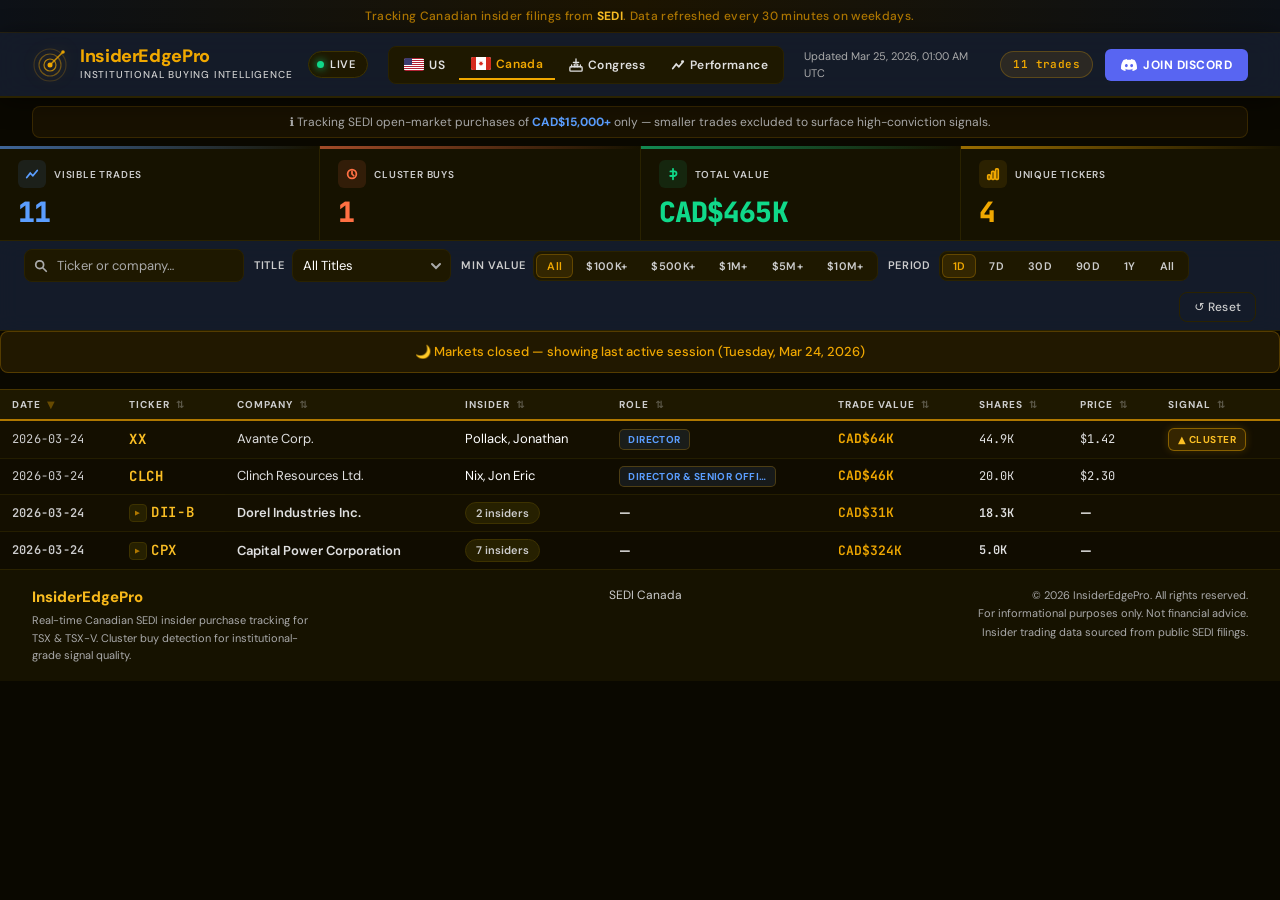
==== commit fd71e762: "fix: show insider name on mobile in canada.html Add td-insider class to both single-row and child-ro" ====
--- a/canada.html
+++ b/canada.html
@@ -707,7 +707,7 @@
               <td class="td-date">${escHtml(t.filing_date || '—')}</td>
               <td class="td-ticker">&nbsp;&nbsp;${escHtml(t.ticker || '—')}</td>
               <td class="td-company" title="${escHtml(t.company || '')}">${escHtml(t.company || '—')}</td>
-              <td>${escHtml(t.insider_name || '—')}</td>
+              <td class="td-insider">${escHtml(t.insider_name || '—')}</td>
               <td>${titleBadge(t.title || 'Unknown')}</td>
               <td class="td-value">${formatCurrency(val)}</td>
               <td class="td-num">${formatShares(qty)}</td>
@@ -725,7 +725,7 @@
           <td class="td-date">${escHtml(t.filing_date || '—')}</td>
           <td class="td-ticker">${escHtml(t.ticker || '—')}</td>
           <td class="td-company" title="${escHtml(t.company || '')}">${escHtml(t.company || '—')}</td>
-          <td>${escHtml(t.insider_name || '—')}</td>
+          <td class="td-insider">${escHtml(t.insider_name || '—')}</td>
           <td>${titleBadge(t.title || 'Unknown')}</td>
           <td class="td-value">${formatCurrency(val)}</td>
           <td class="td-num">${formatShares(qty)}</td>
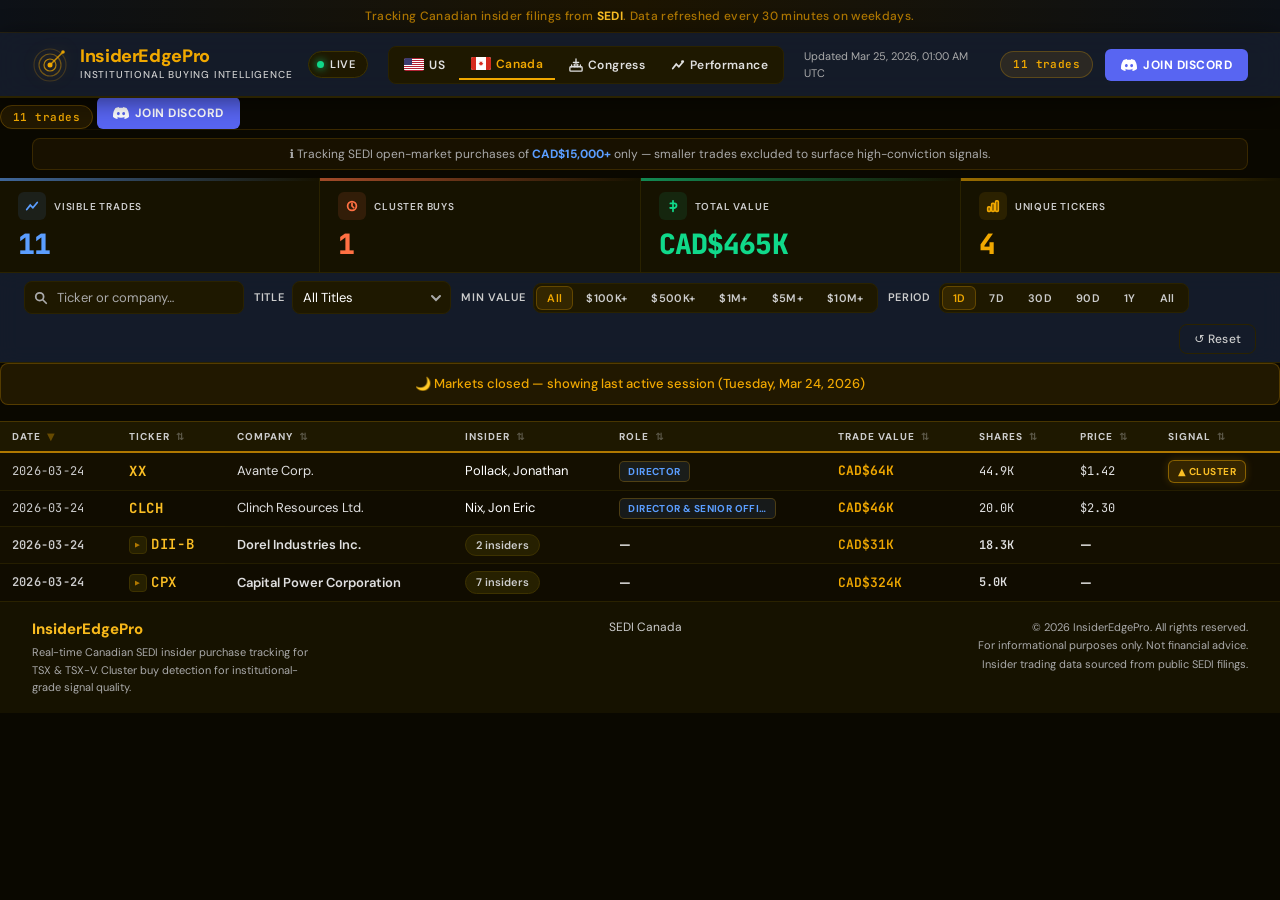
==== commit 1851d202: "fix: cache-bust style.css to force fresh CSS load Browser was serving old cached style.css without t" ====
--- a/canada.html
+++ b/canada.html
@@ -78,7 +78,7 @@
   </script>
   <link rel="preconnect" href="https://fonts.googleapis.com" />
   <link href="https://fonts.googleapis.com/css2?family=DM+Sans:wght@300;400;500;600;700;800&family=JetBrains+Mono:wght@400;500&display=swap" rel="stylesheet" />
-  <link rel="stylesheet" href="style.css" />
+  <link rel="stylesheet" href="style.css?v=6" />
   <style>
     /* Stat card accent colors */
     .stat-card:nth-child(1)::before { background: linear-gradient(90deg, var(--blue),   transparent); }
@@ -97,12 +97,13 @@
     .stat-card:nth-child(4) .stat-icon { background: var(--gold-bg);   color: var(--gold);   }
 
     /* Header right elements */
-    #trade-count {
+    #trade-count, .trade-count-badge {
       font-size: 11px; font-weight: 600; font-family: var(--font-mono);
       background: var(--gold-bg); border: 1px solid rgba(240,168,0,.25);
       border-radius: 20px; padding: 4px 12px; color: var(--gold); letter-spacing: .04em;
     }
-    .btn-pro {
+
+.btn-pro {
       display: inline-flex; align-items: center; gap: 6px;
       background: linear-gradient(135deg, var(--gold) 0%, #c07800 100%);
       color: #0c0d0f; font-size: 12px; font-weight: 700; letter-spacing: .04em;
@@ -218,7 +219,7 @@
   </div>
 
   <div class="header-right">
-    <span id="trade-count">— trades</span>
+    <span id="trade-count" class="trade-count-badge">— trades</span>
     <a href="https://discord.gg/k6Q5rtEPe" target="_blank" rel="noopener noreferrer" class="btn-discord">
       <svg width="16" height="16" viewBox="0 0 127.14 96.36" fill="currentColor" aria-hidden="true">
         <path d="M107.7,8.07A105.15,105.15,0,0,0,81.47,0a72.06,72.06,0,0,0-3.36,6.83A97.68,97.68,0,0,0,49,6.83,72.37,72.37,0,0,0,45.64,0,105.89,105.89,0,0,0,19.39,8.09C2.79,32.65-1.71,56.6.54,80.21h0A105.73,105.73,0,0,0,32.71,96.36,77.7,77.7,0,0,0,39.6,85.25a68.42,68.42,0,0,1-10.85-5.18c.91-.66,1.8-1.34,2.66-2a75.57,75.57,0,0,0,64.32,0c.87.71,1.76,1.39,2.66,2a68.68,68.68,0,0,1-10.87,5.19,77,77,0,0,0,6.89,11.1A105.25,105.25,0,0,0,126.6,80.22h0C129.24,52.84,122.09,29.11,107.7,8.07ZM42.45,65.69C36.18,65.69,31,60,31,53s5-12.74,11.43-12.74S54,46,53.89,53,48.84,65.69,42.45,65.69Zm42.24,0C78.41,65.69,73.25,60,73.25,53s5-12.74,11.44-12.74S96.23,46,96.12,53,91.08,65.69,84.69,65.69Z"/>
@@ -227,6 +228,17 @@
     </a>
   </div>
 </header>
+
+<!-- Mobile-only action bar (trade count + Discord) -->
+<div class="mobile-bar">
+  <span class="trade-count-badge">— trades</span>
+  <a href="https://discord.gg/k6Q5rtEPe" target="_blank" rel="noopener noreferrer" class="btn-discord">
+    <svg width="16" height="16" viewBox="0 0 127.14 96.36" fill="currentColor" aria-hidden="true">
+      <path d="M107.7,8.07A105.15,105.15,0,0,0,81.47,0a72.06,72.06,0,0,0-3.36,6.83A97.68,97.68,0,0,0,49,6.83,72.37,72.37,0,0,0,45.64,0,105.89,105.89,0,0,0,19.39,8.09C2.79,32.65-1.71,56.6.54,80.21h0A105.73,105.73,0,0,0,32.71,96.36,77.7,77.7,0,0,0,39.6,85.25a68.42,68.42,0,0,1-10.85-5.18c.91-.66,1.8-1.34,2.66-2a75.57,75.57,0,0,0,64.32,0c.87.71,1.76,1.39,2.66,2a68.68,68.68,0,0,1-10.87,5.19,77,77,0,0,0,6.89,11.1A105.25,105.25,0,0,0,126.6,80.22h0C129.24,52.84,122.09,29.11,107.7,8.07ZM42.45,65.69C36.18,65.69,31,60,31,53s5-12.74,11.43-12.74S54,46,53.89,53,48.84,65.69,42.45,65.69Zm42.24,0C78.41,65.69,73.25,60,73.25,53s5-12.74,11.44-12.74S96.23,46,96.12,53,91.08,65.69,84.69,65.69Z"/>
+    </svg>
+    <span>Join Discord</span>
+  </a>
+</div>
 
 <div class="gold-rule"></div>
 
@@ -447,6 +459,8 @@
   /* ------------------------------------------------------------------ */
   const lastUpdatedEl  = document.getElementById('last-updated');
   const tradeCountEl   = document.getElementById('trade-count');
+  const tradeCountEls  = document.querySelectorAll('.trade-count-badge');
+  function setTradeCount(text) { tradeCountEls.forEach(el => el.textContent = text); }
   const refreshDotEl   = document.getElementById('refresh-dot');
   const errorBannerEl  = document.getElementById('error-banner');
   const tableBodyEl    = document.getElementById('table-body');
@@ -625,7 +639,7 @@
       if (displayTrades === filtered) {
         tableBodyEl.innerHTML = '';
         noResultsEl.style.display = 'block';
-        tradeCountEl.textContent = '0 trades';
+        setTradeCount('0 trades');
         statVisible.textContent = '0'; statClusters.textContent = '0';
         statTotalValue.textContent = '—'; statTickers.textContent = '0';
         return;
@@ -639,7 +653,7 @@
     const uniqueTickers = new Set(displayTrades.map(t => t.ticker)).size;
 
     statVisible.textContent    = displayTrades.length.toLocaleString();
-    tradeCountEl.textContent   = displayTrades.length.toLocaleString() + ' trades';
+    setTradeCount(displayTrades.length.toLocaleString() + ' trades');
     statClusters.textContent   = clusterCount.toLocaleString();
     statTotalValue.textContent = formatCurrency(totalValue);
     statTickers.textContent    = uniqueTickers.toLocaleString();
@@ -862,13 +876,6 @@
 })();
 </script>
 
-<script>
-  if ('serviceWorker' in navigator) {
-    navigator.serviceWorker.register('/sw.js')
-      .then(() => console.log('[SW] Registered'))
-      .catch(err => console.warn('[SW] Registration failed:', err));
-  }
-</script>
 
 </body>
 </html>
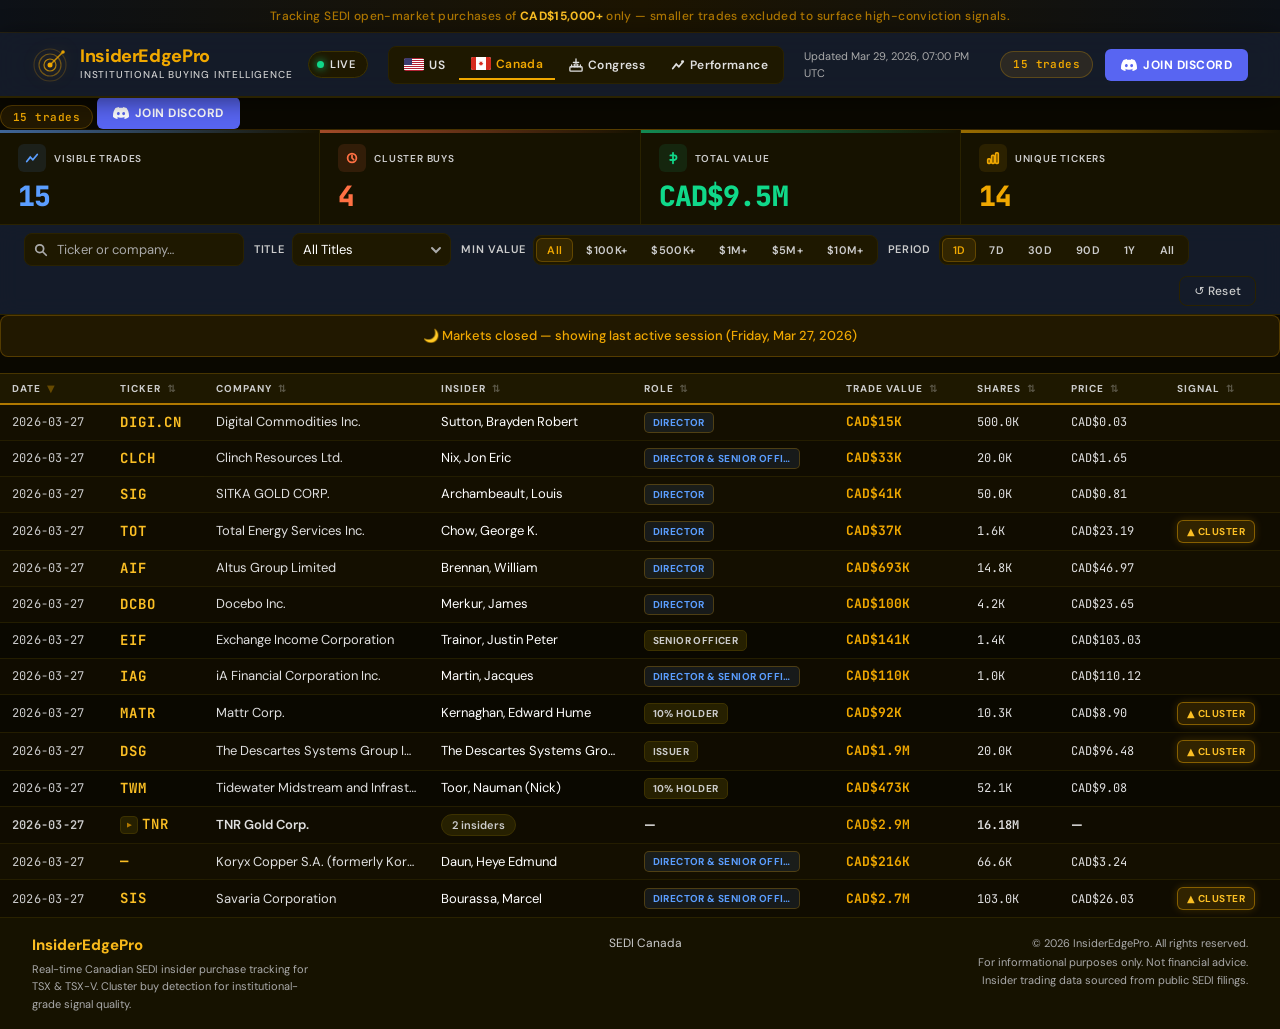
==== commit fcf16bf2: "Fix bugs and design inconsistencies in index.html and canada.html - Fix malformed HTML comment delim" ====
--- a/canada.html
+++ b/canada.html
@@ -86,9 +86,9 @@
     .stat-card:nth-child(3)::before { background: linear-gradient(90deg, var(--green),  transparent); }
     .stat-card:nth-child(4)::before { background: linear-gradient(90deg, var(--gold),   transparent); }
     .stat-card::after { content: ''; position: absolute; inset: 0; opacity: 0; transition: opacity .25s; pointer-events: none; }
-    .stat-card:nth-child(1)::after { background: radial-gradient(ellipse at 0% 0%, rgba(240,168,0,.07)  0%, transparent 70%); }
+    .stat-card:nth-child(1)::after { background: radial-gradient(ellipse at 0% 0%, rgba(47,128,237,.07)  0%, transparent 70%); }
     .stat-card:nth-child(2)::after { background: radial-gradient(ellipse at 0% 0%, rgba(255,112,67,.07)  0%, transparent 70%); }
-    .stat-card:nth-child(3)::after { background: radial-gradient(ellipse at 0% 0%, rgba(240,168,0,.07)  0%, transparent 70%); }
+    .stat-card:nth-child(3)::after { background: radial-gradient(ellipse at 0% 0%, rgba(80,200,120,.07)  0%, transparent 70%); }
     .stat-card:nth-child(4)::after { background: radial-gradient(ellipse at 0% 0%, rgba(240,168,0,.07)   0%, transparent 70%); }
     .stat-card:hover::after { opacity: 1; }
     .stat-card:nth-child(1) .stat-icon { background: var(--blue-bg);   color: var(--blue);   }
@@ -103,14 +103,29 @@
       border-radius: 20px; padding: 4px 12px; color: var(--gold); letter-spacing: .04em;
     }
 
-.btn-pro {
+    .btn-pro {
       display: inline-flex; align-items: center; gap: 6px;
-      background: linear-gradient(135deg, var(--gold) 0%, #c07800 100%);
+      background: linear-gradient(135deg, var(--gold) 0%, #1a56c4 100%);
       color: #0c0d0f; font-size: 12px; font-weight: 700; letter-spacing: .04em;
       padding: 7px 16px; border-radius: 6px; border: none; cursor: pointer;
       transition: opacity .15s, transform .1s; text-transform: uppercase; white-space: nowrap;
     }
     .btn-pro:hover { opacity: .9; transform: translateY(-1px); color: #0c0d0f; }
+
+    /* Cluster buy stat card — clickable filter */
+    #stat-card-clusters {
+      cursor: pointer;
+      transition: background .15s, box-shadow .15s;
+    }
+    #stat-card-clusters:hover { background: var(--surface2); }
+    #stat-card-clusters.active {
+      background: rgba(255,112,67,.08);
+      box-shadow: inset 0 0 0 1px rgba(255,112,67,.35);
+    }
+    #stat-card-clusters.active .stat-label::after {
+      content: ' — ON';
+      color: var(--orange);
+    }
 
     /* Market closed banner */
     #market-closed-banner {
@@ -143,6 +158,7 @@
     /* Title badges */
     .badge-title { display: inline-block; border-radius: 5px; padding: 2px 8px; font-size: 10px; font-weight: 700; letter-spacing: .04em; text-transform: uppercase; white-space: nowrap; }
     .badge-title.ceo-chair { background: var(--green-bg);  color: var(--green);  border: 1px solid rgba(240,168,0,.25); }
+    .badge-title.cfo       { background: var(--orange-bg); color: var(--orange); border: 1px solid rgba(255,112,67,.25); }
     .badge-title.vp        { background: var(--gold-bg);   color: var(--gold);   border: 1px solid rgba(240,168,0,.25); }
     .badge-title.dir       { background: var(--blue-bg);   color: var(--blue);   border: 1px solid rgba(240,168,0,.25); }
     .badge-title.other     { background: var(--surface3);  color: var(--muted2); border: 1px solid var(--border2); }
@@ -152,7 +168,7 @@
 <body>
 
 <div class="topbar">
-  Tracking Canadian insider filings from <strong>SEDI</strong>. Data refreshed every 30 minutes on weekdays.
+  Tracking SEDI open-market purchases of <strong>CAD$15,000+</strong> only — smaller trades excluded to surface high-conviction signals.
 </div>
 
 <!-- ================================================================== -->
@@ -242,9 +258,6 @@
 
 <div class="gold-rule"></div>
 
-<div class="data-note">
-  ℹ️ Tracking SEDI open-market purchases of <strong>CAD$15,000+</strong> only — smaller trades excluded to surface high-conviction signals.
-</div>
 
 <!-- ================================================================== -->
 <!-- ERROR BANNER                                                         -->
@@ -268,7 +281,7 @@
     <div class="stat-value accent" id="stat-visible">—</div>
   </div>
 
-  <div class="stat-card">
+  <div class="stat-card" id="stat-card-clusters" title="Click to filter cluster buys only">
     <div class="stat-header">
       <div class="stat-icon">
         <svg viewBox="0 0 16 16" fill="none" stroke="currentColor" stroke-width="2" stroke-linecap="round">
@@ -310,6 +323,17 @@
   </div>
 
 </div>
+
+<!-- ================================================================== -->
+<!-- SEO INTRO (visually hidden)                                          -->
+<!-- ================================================================== -->
+<h1 style="position:absolute;width:1px;height:1px;overflow:hidden;clip:rect(0,0,0,0);white-space:nowrap;">
+  Canadian Insider Trading Tracker — TSX &amp; TSX-V SEDI Filings
+</h1>
+<p style="position:absolute;width:1px;height:1px;overflow:hidden;clip:rect(0,0,0,0);white-space:nowrap;">
+  Monitor real-time Canadian SEDI insider purchases on the TSX and TSX Venture Exchange.
+  Filter by role, trade size (CAD$15K+), and date to surface high-conviction cluster buy signals.
+</p>
 
 <!-- ================================================================== -->
 <!-- FILTERS                                                              -->
@@ -413,7 +437,7 @@
   </div>
 </div>
 
-<!-- ================================================================== */
+<!-- ================================================================== -->
 <!-- FOOTER                                                               -->
 <!-- ================================================================== -->
 <footer>
@@ -453,12 +477,12 @@
   let expandedTickers = new Set();
   let dateRange       = '1';
   let minValue        = 0;
+  let clusterOnly     = false;
 
   /* ------------------------------------------------------------------ */
   /* DOM refs                                                              */
   /* ------------------------------------------------------------------ */
   const lastUpdatedEl  = document.getElementById('last-updated');
-  const tradeCountEl   = document.getElementById('trade-count');
   const tradeCountEls  = document.querySelectorAll('.trade-count-badge');
   function setTradeCount(text) { tradeCountEls.forEach(el => el.textContent = text); }
   const refreshDotEl   = document.getElementById('refresh-dot');
@@ -473,10 +497,11 @@
   const dateRangeGroupEl = document.getElementById('date-range-group');
   const minValueGroupEl  = document.getElementById('min-value-group');
 
-  const statVisible    = document.getElementById('stat-visible');
-  const statClusters   = document.getElementById('stat-clusters');
-  const statTotalValue = document.getElementById('stat-total-value');
-  const statTickers    = document.getElementById('stat-tickers');
+  const statVisible      = document.getElementById('stat-visible');
+  const statClusters     = document.getElementById('stat-clusters');
+  const statTotalValue   = document.getElementById('stat-total-value');
+  const statTickers      = document.getElementById('stat-tickers');
+  const statCardClusters = document.getElementById('stat-card-clusters');
 
   /* ------------------------------------------------------------------ */
   /* Utilities                                                             */
@@ -518,7 +543,7 @@
 
   function titleBadge(title) {
     const cls = classifyTitle(title);
-    const cssClasses = { ceo: 'ceo-chair', director: 'dir', cfo: 'vp', vp: 'vp', other: 'other' };
+    const cssClasses = { ceo: 'ceo-chair', director: 'dir', cfo: 'cfo', vp: 'vp', other: 'other' };
     const display = title.length > 22 ? title.substring(0, 22) + '…' : title;
     return `<span class="badge-title ${cssClasses[cls]}" title="${escHtml(title)}">${escHtml(display)}</span>`;
   }
@@ -554,7 +579,7 @@
   function applyFilters(trades) {
     const { search, title, minValue, dateRange } = getFilters();
     let cutoff = null;
-    if (dateRange !== 'all' && !search) {
+    if (dateRange !== 'all') {
       const d = new Date();
       d.setDate(d.getDate() - parseInt(dateRange, 10));
       cutoff = d.toISOString().slice(0, 10);
@@ -563,6 +588,7 @@
       if (parseNumber(t.value) < minValue) return false;
       if (title !== 'all' && classifyTitle(t.title) !== title) return false;
       if (cutoff && (t.filing_date || '') < cutoff) return false;
+      if (clusterOnly && !t.cluster_buy) return false;
       if (search) {
         const hay = ((t.ticker || '') + ' ' + (t.company || '') + ' ' + (t.insider_name || '')).toLowerCase();
         if (!hay.includes(search)) return false;
@@ -721,11 +747,11 @@
               <td class="td-date">${escHtml(t.filing_date || '—')}</td>
               <td class="td-ticker">&nbsp;&nbsp;${escHtml(t.ticker || '—')}</td>
               <td class="td-company" title="${escHtml(t.company || '')}">${escHtml(t.company || '—')}</td>
-              <td class="td-insider">${escHtml(t.insider_name || '—')}</td>
+              <td class="td-insider" title="${escHtml(t.insider_name || '')}">${escHtml(t.insider_name || '—')}</td>
               <td>${titleBadge(t.title || 'Unknown')}</td>
               <td class="td-value">${formatCurrency(val)}</td>
               <td class="td-num">${formatShares(qty)}</td>
-              <td class="td-num">${price > 0 ? '$' + price.toFixed(2) : '—'}</td>
+              <td class="td-num">${price > 0 ? 'CAD$' + price.toFixed(2) : '—'}</td>
               <td>${t.cluster_buy ? clusterBadgeHTML : ''}</td>
             </tr>`);
           });
@@ -739,11 +765,11 @@
           <td class="td-date">${escHtml(t.filing_date || '—')}</td>
           <td class="td-ticker">${escHtml(t.ticker || '—')}</td>
           <td class="td-company" title="${escHtml(t.company || '')}">${escHtml(t.company || '—')}</td>
-          <td class="td-insider">${escHtml(t.insider_name || '—')}</td>
+          <td class="td-insider" title="${escHtml(t.insider_name || '')}">${escHtml(t.insider_name || '—')}</td>
           <td>${titleBadge(t.title || 'Unknown')}</td>
           <td class="td-value">${formatCurrency(val)}</td>
           <td class="td-num">${formatShares(qty)}</td>
-          <td class="td-num">${price > 0 ? '$' + price.toFixed(2) : '—'}</td>
+          <td class="td-num">${price > 0 ? 'CAD$' + price.toFixed(2) : '—'}</td>
           <td>${t.cluster_buy ? clusterBadgeHTML : ''}</td>
         </tr>`);
       }
@@ -804,11 +830,19 @@
     });
   });
 
+  statCardClusters.addEventListener('click', () => {
+    clusterOnly = !clusterOnly;
+    statCardClusters.classList.toggle('active', clusterOnly);
+    renderTable();
+  });
+
   btnReset.addEventListener('click', () => {
     searchInputEl.value = '';
     titleFilterEl.value = 'all';
     dateRange           = '1';
     minValue            = 0;
+    clusterOnly         = false;
+    statCardClusters.classList.remove('active');
     dateRangeGroupEl.querySelectorAll('.btn-range').forEach(b => {
       b.classList.toggle('active', b.dataset.range === '1');
     });
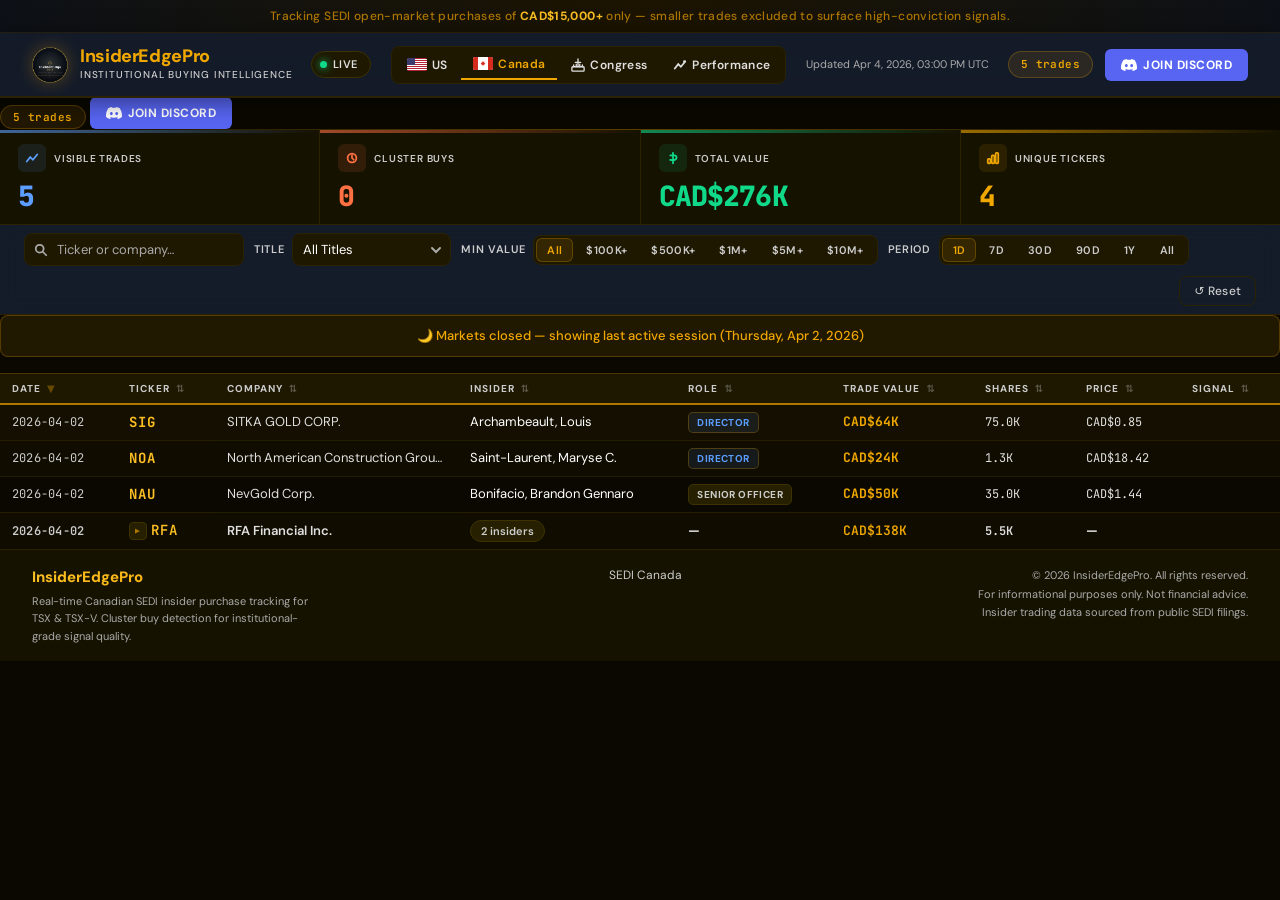
==== commit d1d3a488: "Replace radar SVG with new InsiderEdge Pro logo across all pages Co-Authored-By: Claude Sonnet 4.6 <" ====
--- a/canada.html
+++ b/canada.html
@@ -21,6 +21,11 @@
   <meta name="author" content="InsiderEdgePro" />
   <meta name="robots" content="index, follow" />
   <link rel="canonical" href="https://insideredgepro.github.io/canada.html" />
+  <link rel="icon" href="/favicon.ico" />
+  <link rel="icon" type="image/png" sizes="16x16" href="/favicon-16x16.png" />
+  <link rel="icon" type="image/png" sizes="32x32" href="/favicon-32x32.png" />
+  <link rel="icon" type="image/png" sizes="192x192" href="/android-chrome-192x192.png" />
+  <link rel="apple-touch-icon" href="/apple-touch-icon.png" />
   <link rel="sitemap" type="application/xml" href="/sitemap.xml" />
   <!-- Open Graph -->
   <meta property="og:type" content="website" />
@@ -176,15 +181,7 @@
 <!-- ================================================================== -->
 <header>
   <div class="brand">
-    <!-- radar SVG logo -->
-    <svg class="brand-logo" viewBox="0 0 36 36" fill="none" xmlns="http://www.w3.org/2000/svg" aria-hidden="true">
-      <circle cx="18" cy="18" r="16" stroke="currentColor" stroke-width="1.2" opacity=".2"/>
-      <circle cx="18" cy="18" r="11" stroke="currentColor" stroke-width="1.2" opacity=".4"/>
-      <circle cx="18" cy="18" r="6"  stroke="currentColor" stroke-width="1.2" opacity=".7"/>
-      <circle cx="18" cy="18" r="2.5" fill="currentColor"/>
-      <line x1="18" y1="18" x2="31" y2="5" stroke="currentColor" stroke-width="1.5" stroke-linecap="round" opacity=".8"/>
-      <circle cx="31" cy="5" r="1.8" fill="currentColor" opacity=".9"/>
-    </svg>
+    <img src="insideredge_pro_logo.png" alt="InsiderEdge Pro logo" class="brand-logo" />
     <div class="brand-text">
       <a href="index.html" class="brand-name" style="-webkit-text-fill-color:unset;background:unset;color:var(--gold);text-decoration:none">InsiderEdgePro</a>
       <div class="brand-tagline">Institutional Buying Intelligence</div>
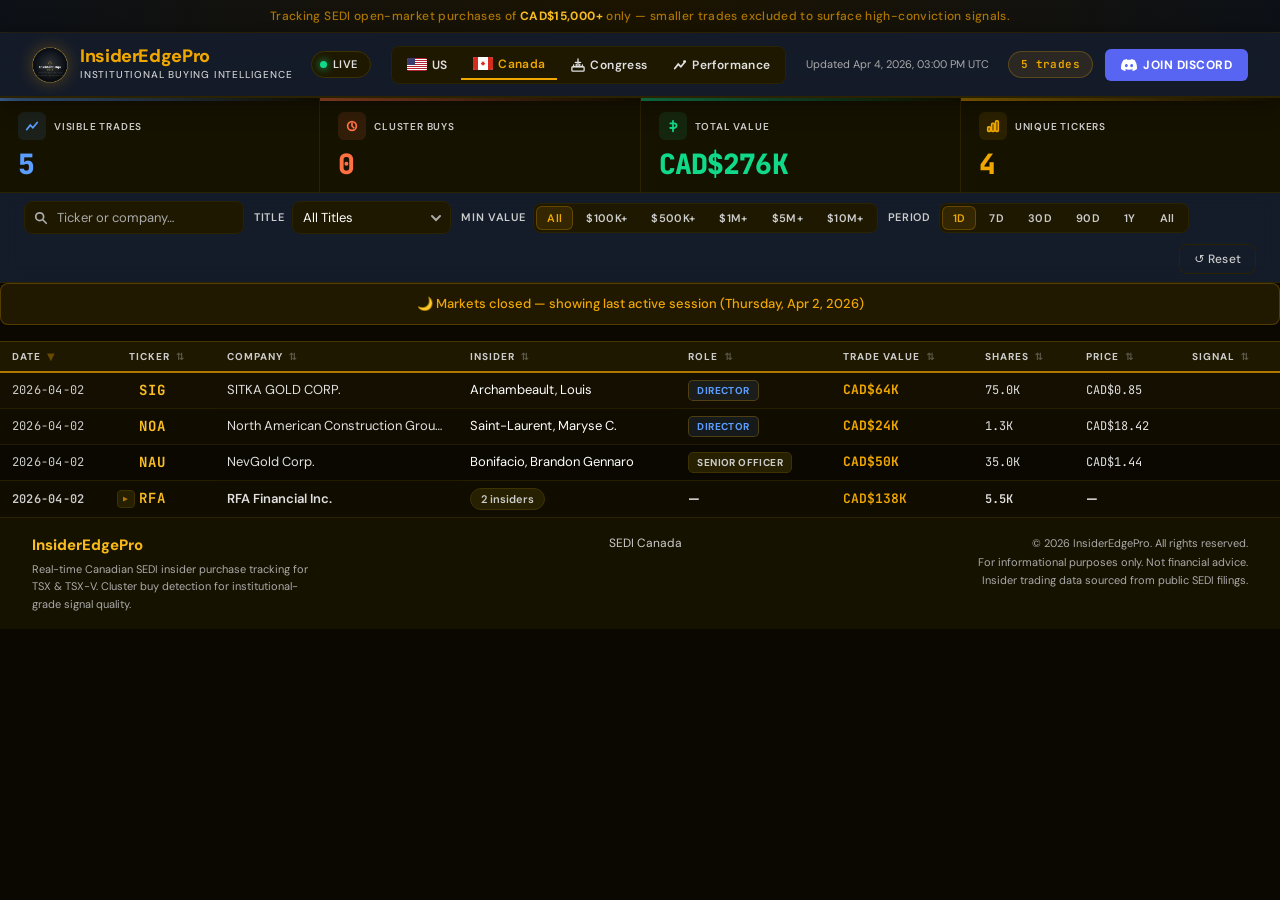
==== commit 6878507c: "Update Discord invite link across all pages Co-Authored-By: Claude Sonnet 4.6 <noreply@anthropic.com" ====
--- a/canada.html
+++ b/canada.html
@@ -233,7 +233,7 @@
 
   <div class="header-right">
     <span id="trade-count" class="trade-count-badge">— trades</span>
-    <a href="https://discord.gg/k6Q5rtEPe" target="_blank" rel="noopener noreferrer" class="btn-discord">
+    <a href="https://discord.gg/RhuXhpXcUR" target="_blank" rel="noopener noreferrer" class="btn-discord">
       <svg width="16" height="16" viewBox="0 0 127.14 96.36" fill="currentColor" aria-hidden="true">
         <path d="M107.7,8.07A105.15,105.15,0,0,0,81.47,0a72.06,72.06,0,0,0-3.36,6.83A97.68,97.68,0,0,0,49,6.83,72.37,72.37,0,0,0,45.64,0,105.89,105.89,0,0,0,19.39,8.09C2.79,32.65-1.71,56.6.54,80.21h0A105.73,105.73,0,0,0,32.71,96.36,77.7,77.7,0,0,0,39.6,85.25a68.42,68.42,0,0,1-10.85-5.18c.91-.66,1.8-1.34,2.66-2a75.57,75.57,0,0,0,64.32,0c.87.71,1.76,1.39,2.66,2a68.68,68.68,0,0,1-10.87,5.19,77,77,0,0,0,6.89,11.1A105.25,105.25,0,0,0,126.6,80.22h0C129.24,52.84,122.09,29.11,107.7,8.07ZM42.45,65.69C36.18,65.69,31,60,31,53s5-12.74,11.43-12.74S54,46,53.89,53,48.84,65.69,42.45,65.69Zm42.24,0C78.41,65.69,73.25,60,73.25,53s5-12.74,11.44-12.74S96.23,46,96.12,53,91.08,65.69,84.69,65.69Z"/>
       </svg>
@@ -245,7 +245,7 @@
 <!-- Mobile-only action bar (trade count + Discord) -->
 <div class="mobile-bar">
   <span class="trade-count-badge">— trades</span>
-  <a href="https://discord.gg/k6Q5rtEPe" target="_blank" rel="noopener noreferrer" class="btn-discord">
+  <a href="https://discord.gg/RhuXhpXcUR" target="_blank" rel="noopener noreferrer" class="btn-discord">
     <svg width="16" height="16" viewBox="0 0 127.14 96.36" fill="currentColor" aria-hidden="true">
       <path d="M107.7,8.07A105.15,105.15,0,0,0,81.47,0a72.06,72.06,0,0,0-3.36,6.83A97.68,97.68,0,0,0,49,6.83,72.37,72.37,0,0,0,45.64,0,105.89,105.89,0,0,0,19.39,8.09C2.79,32.65-1.71,56.6.54,80.21h0A105.73,105.73,0,0,0,32.71,96.36,77.7,77.7,0,0,0,39.6,85.25a68.42,68.42,0,0,1-10.85-5.18c.91-.66,1.8-1.34,2.66-2a75.57,75.57,0,0,0,64.32,0c.87.71,1.76,1.39,2.66,2a68.68,68.68,0,0,1-10.87,5.19,77,77,0,0,0,6.89,11.1A105.25,105.25,0,0,0,126.6,80.22h0C129.24,52.84,122.09,29.11,107.7,8.07ZM42.45,65.69C36.18,65.69,31,60,31,53s5-12.74,11.43-12.74S54,46,53.89,53,48.84,65.69,42.45,65.69Zm42.24,0C78.41,65.69,73.25,60,73.25,53s5-12.74,11.44-12.74S96.23,46,96.12,53,91.08,65.69,84.69,65.69Z"/>
     </svg>
--- a/style.css
+++ b/style.css
@@ -106,6 +106,7 @@
 
 .header-center { display: flex; align-items: center; gap: 20px; flex: 1; justify-content: center; }
 .header-right  { display: flex; align-items: center; gap: 12px; flex-shrink: 0; }
+.mobile-bar    { display: none; }
 
 .live-pill {
   display: flex; align-items: center; gap: 6px;
@@ -285,7 +286,8 @@
 
 .td-date    { font-size: 12px; font-family: var(--font-mono); color: var(--muted2); letter-spacing: .02em; }
 .td-time    { font-size: 11px; font-family: var(--font-mono); color: var(--muted); letter-spacing: .02em; }
-.td-ticker  { font-size: 14px; font-weight: 700; font-family: var(--font-mono); color: var(--gold-bright); letter-spacing: .05em; }
+.td-ticker  { font-size: 14px; font-weight: 700; font-family: var(--font-mono); color: var(--gold-bright); letter-spacing: .05em; padding-left: 22px; }
+.group-row .td-ticker { padding-left: 0; }
 .td-company { max-width: 200px; overflow: hidden; text-overflow: ellipsis; color: var(--text2); }
 .td-insider { max-width: 180px; overflow: hidden; text-overflow: ellipsis; }
 .td-value   { font-weight: 700; font-family: var(--font-mono); color: var(--gold); font-size: 13px; }
@@ -413,6 +415,22 @@
   /* Hide Discord text label, keep icon */
   .btn-discord span { display: none; }
   .btn-discord { padding: 7px 10px; }
+
+  /* Hide header-right, show mobile action bar instead */
+  .header-right { display: none; }
+  .mobile-bar {
+    display: flex;
+    align-items: center;
+    justify-content: space-between;
+    padding: 8px 14px;
+    background: var(--surface);
+    border-bottom: 1px solid var(--border2);
+  }
+  .mobile-bar .btn-discord span { display: inline; }
+  .mobile-bar .btn-discord { padding: 7px 16px; }
+
+  /* Hide data-note caption on mobile */
+  .data-note { display: none; }
 
   /* ---- Card layout for table ---- */
   .table-scroll { overflow-x: hidden; }
